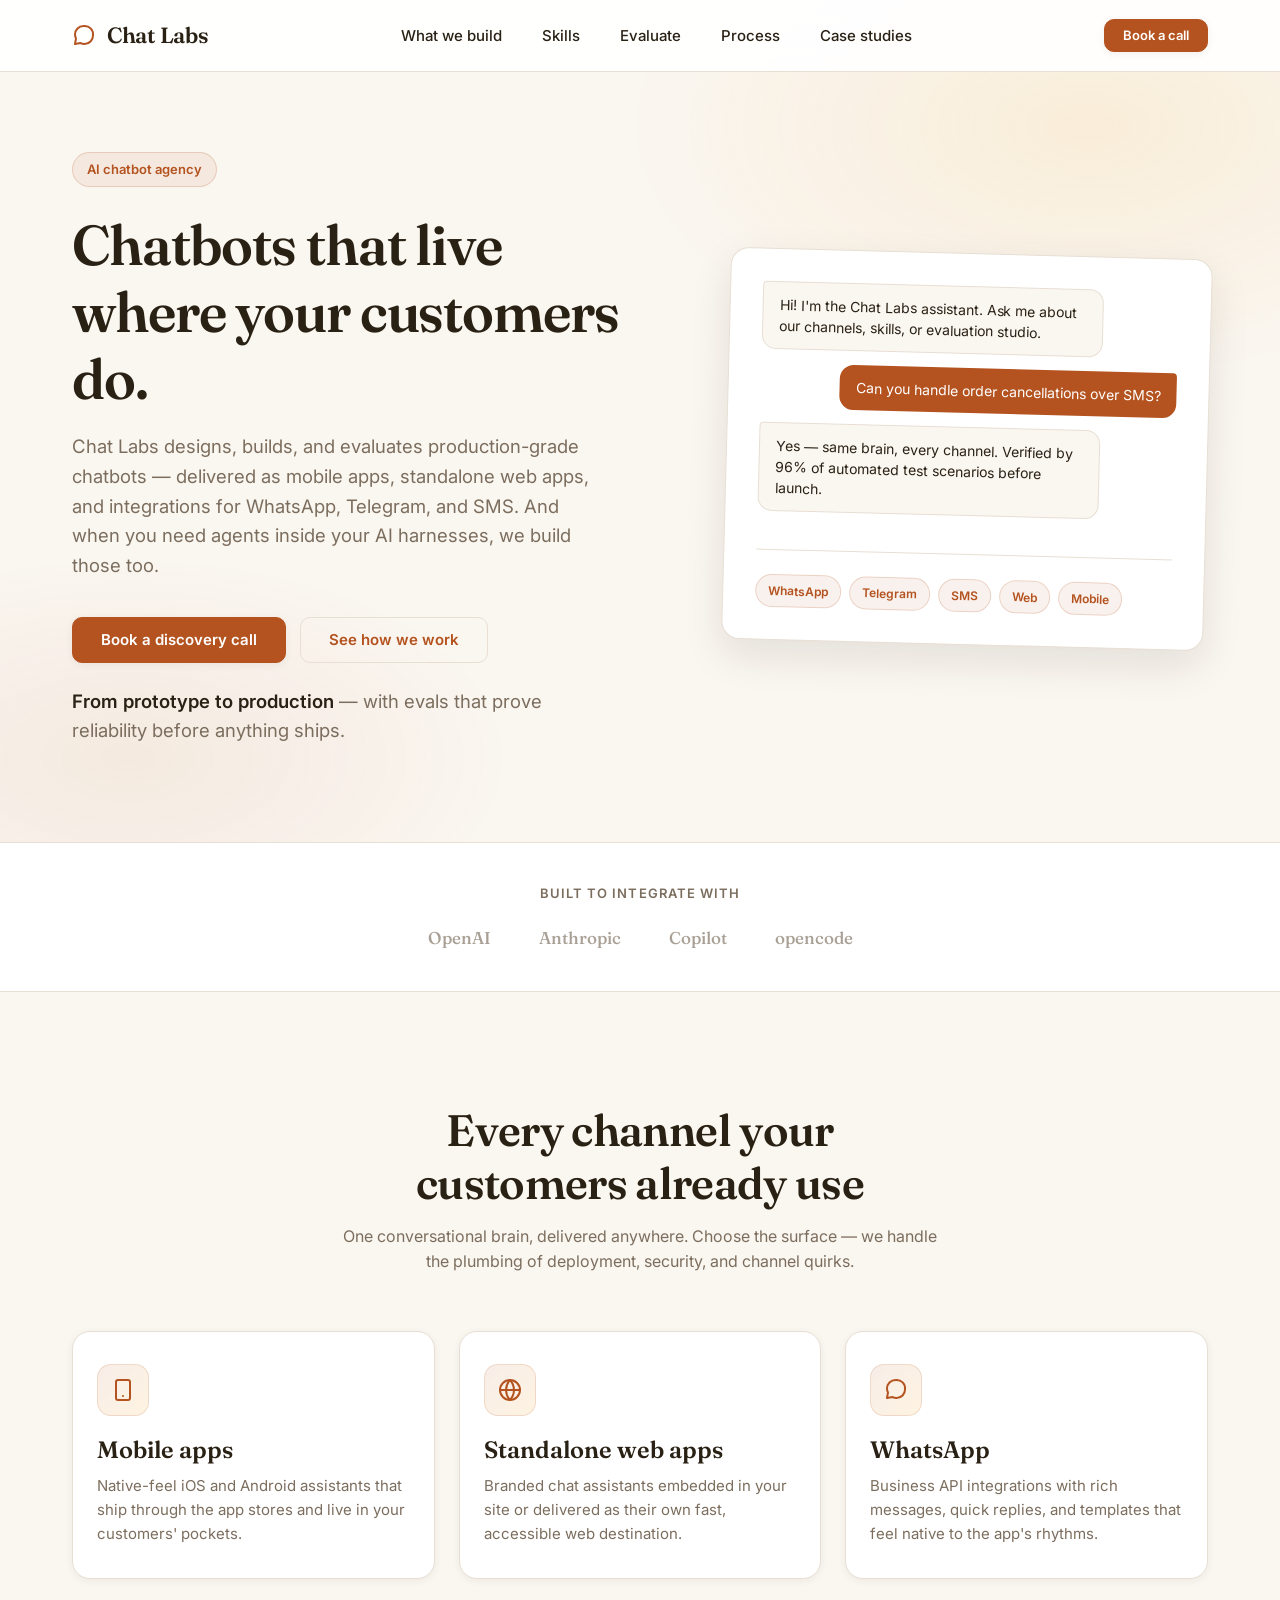
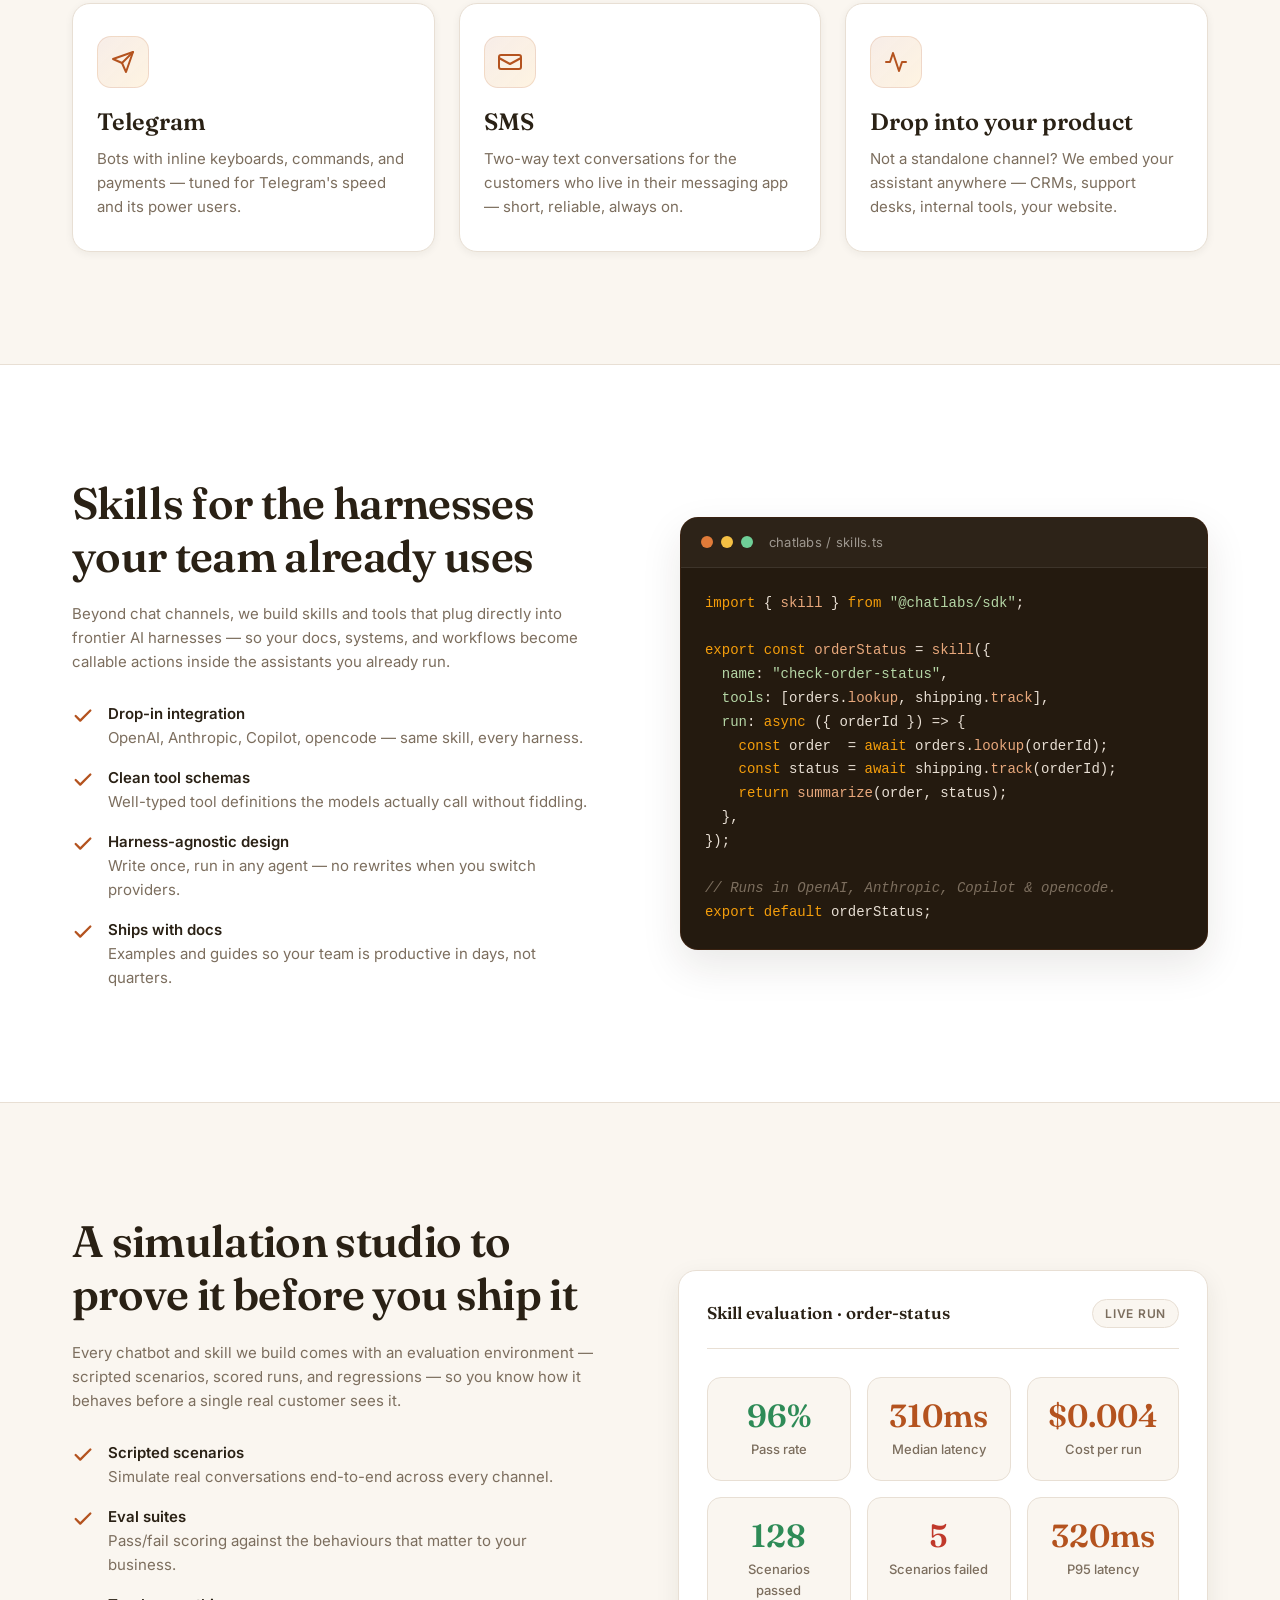
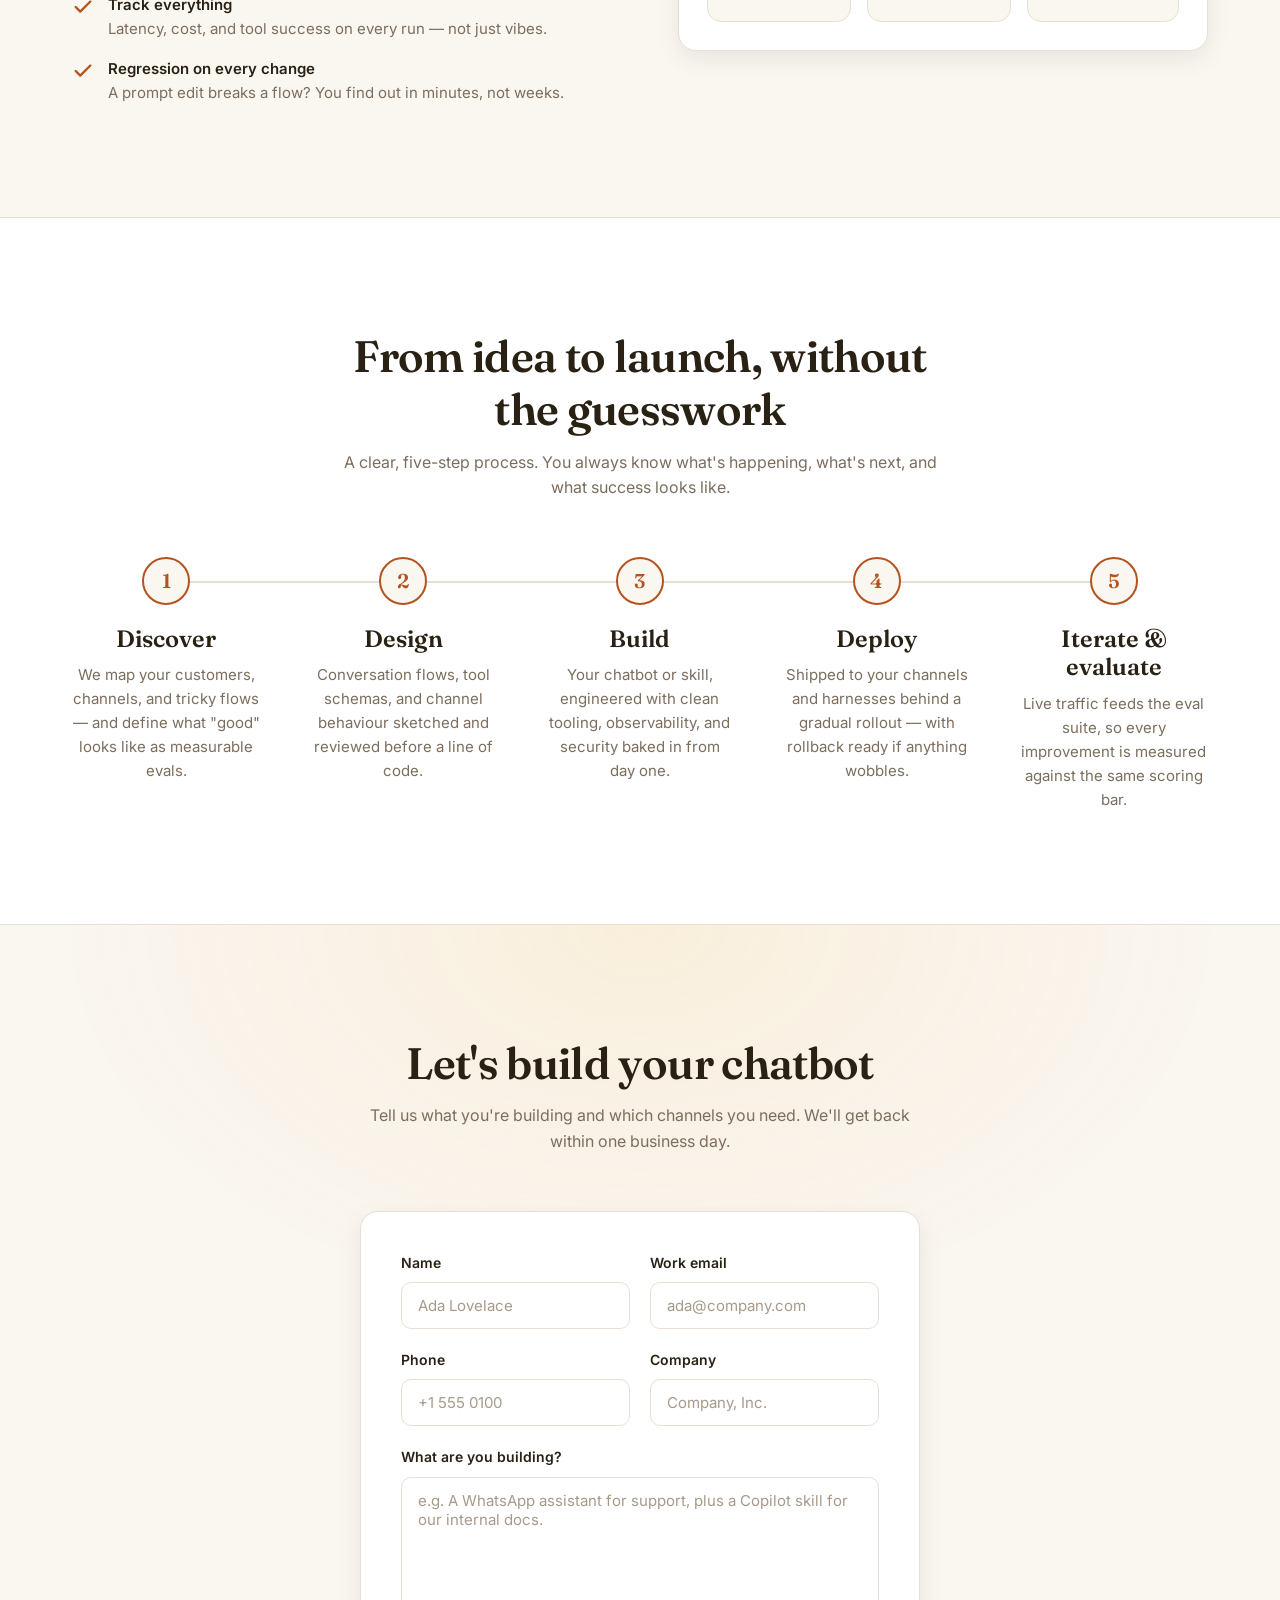
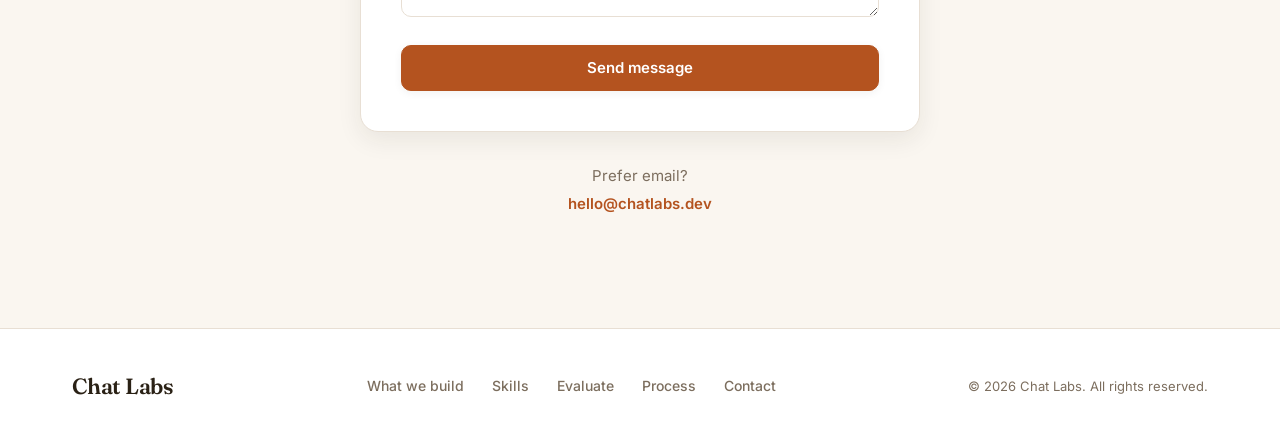
==== index.html @ 0155f947 "Initial commit: ChatLabs static site" ====
<!DOCTYPE html>
<html lang="en">
<head>
  <meta charset="UTF-8" />
  <meta name="viewport" content="width=device-width, initial-scale=1.0" />
  <title>Chat Labs — AI Chatbot Agency</title>
  <meta name="description" content="Chat Labs builds production-grade chatbots that live in your product, your messaging apps, and your AI harnesses — with the simulation tools to prove they work before you ship." />
  <link rel="stylesheet" href="css/styles.css" />
</head>
<body>

  <nav class="navbar">
    <div class="container">
      <a href="#top" class="logo">
        <svg width="24" height="24" viewBox="0 0 24 24" fill="none" stroke="#B4531F" stroke-width="2" stroke-linecap="round" stroke-linejoin="round" aria-hidden="true" style="vertical-align:-5px; margin-right:.375rem;">
          <path d="M21 11.5a8.38 8.38 0 0 1-8.5 8.5 8.5 8.5 0 0 1-3.9-.9L3 20l1-5.6a8.5 8.5 0 0 1-1-3.9A8.5 8.5 0 0 1 11.5 2 8.38 8.38 0 0 1 21 11.5z"/>
        </svg>
        Chat Labs
      </a>

      <ul class="nav-links">
        <li><a href="#channels">What we build</a></li>
        <li><a href="#skills">Skills</a></li>
        <li><a href="#simulation">Evaluate</a></li>
        <li><a href="#process">Process</a></li>
        <li><a href="case-studies.html">Case studies</a></li>
      </ul>

      <a href="#contact" class="btn btn-primary btn-sm nav-cta">Book a call</a>

      <button class="nav-toggle" type="button" aria-label="Toggle menu" aria-expanded="false">
        <span></span>
        <span></span>
        <span></span>
      </button>

      <div class="mobile-menu">
        <ul>
          <li><a href="#channels">What we build</a></li>
          <li><a href="#skills">Skills</a></li>
          <li><a href="#simulation">Evaluate</a></li>
          <li><a href="#process">Process</a></li>
          <li><a href="case-studies.html">Case studies</a></li>
          <li><a href="#contact">Contact</a></li>
        </ul>
        <a href="#contact" class="btn btn-primary">Book a call</a>
      </div>
    </div>
  </nav>

  <header id="top" class="hero">
    <div class="container">
      <div class="hero-content">
        <span class="hero-badge reveal">AI chatbot agency</span>
        <h1 class="reveal">Chatbots that live where your customers do.</h1>
        <p class="reveal">
          Chat Labs designs, builds, and evaluates production-grade chatbots — delivered as mobile
          apps, standalone web apps, and integrations for WhatsApp, Telegram, and SMS. And when you
          need agents inside your AI harnesses, we build those too.
        </p>
        <div class="hero-actions reveal">
          <a href="#contact" class="btn btn-primary">Book a discovery call</a>
          <a href="#process" class="btn btn-secondary">See how we work</a>
        </div>
        <p class="hero-note reveal"><strong>From prototype to production</strong> — with evals that prove reliability before anything ships.</p>
      </div>

      <div class="hero-visual reveal">
        <div class="hero-visual-card">
          <div class="chat-mock">
            <div class="chat-row bot">
              <div class="chat-bubble">Hi! I'm the Chat Labs assistant. Ask me about our channels, skills, or evaluation studio.</div>
            </div>
            <div class="chat-row user">
              <div class="chat-bubble">Can you handle order cancellations over SMS?</div>
            </div>
            <div class="chat-row bot">
              <div class="chat-bubble">Yes — same brain, every channel. Verified by 96% of automated test scenarios before launch.</div>
            </div>
            <div class="chat-meta">
              <span>WhatsApp</span>
              <span>Telegram</span>
              <span>SMS</span>
              <span>Web</span>
              <span>Mobile</span>
            </div>
          </div>
        </div>
      </div>
    </div>
  </header>

  <section class="trust-strip">
    <div class="container">
      <p>Built to integrate with</p>
      <div class="trust-logos">
        <span>OpenAI</span>
        <span>Anthropic</span>
        <span>Copilot</span>
        <span>opencode</span>
      </div>
    </div>
  </section>

  <section id="channels" class="section channels">
    <div class="container">
      <div class="section-header reveal">
        <h2>Every channel your customers already use</h2>
        <p>One conversational brain, delivered anywhere. Choose the surface — we handle the plumbing of deployment, security, and channel quirks.</p>
      </div>

      <div class="channels-grid">
        <div class="channel-card reveal">
          <div class="channel-icon">
            <svg width="24" height="24" viewBox="0 0 24 24" fill="none" stroke="currentColor" stroke-width="2" stroke-linecap="round" stroke-linejoin="round" aria-hidden="true">
              <rect x="5" y="2" width="14" height="20" rx="2" ry="2"/>
              <line x1="12" y1="18" x2="12.01" y2="18"/>
            </svg>
          </div>
          <h3>Mobile apps</h3>
          <p>Native-feel iOS and Android assistants that ship through the app stores and live in your customers' pockets.</p>
        </div>

        <div class="channel-card reveal">
          <div class="channel-icon">
            <svg width="24" height="24" viewBox="0 0 24 24" fill="none" stroke="currentColor" stroke-width="2" stroke-linecap="round" stroke-linejoin="round" aria-hidden="true">
              <circle cx="12" cy="12" r="10"/>
              <line x1="2" y1="12" x2="22" y2="12"/>
              <path d="M12 2a15.3 15.3 0 0 1 4 10 15.3 15.3 0 0 1-4 10 15.3 15.3 0 0 1-4-10 15.3 15.3 0 0 1 4-10z"/>
            </svg>
          </div>
          <h3>Standalone web apps</h3>
          <p>Branded chat assistants embedded in your site or delivered as their own fast, accessible web destination.</p>
        </div>

        <div class="channel-card reveal">
          <div class="channel-icon">
            <svg width="24" height="24" viewBox="0 0 24 24" fill="none" stroke="currentColor" stroke-width="2" stroke-linecap="round" stroke-linejoin="round" aria-hidden="true">
              <path d="M21 11.5a8.38 8.38 0 0 1-8.5 8.5 8.5 8.5 0 0 1-3.9-.9L3 20l1-5.6a8.5 8.5 0 0 1-1-3.9A8.5 8.5 0 0 1 11.5 2 8.38 8.38 0 0 1 21 11.5z"/>
            </svg>
          </div>
          <h3>WhatsApp</h3>
          <p>Business API integrations with rich messages, quick replies, and templates that feel native to the app's rhythms.</p>
        </div>

        <div class="channel-card reveal">
          <div class="channel-icon">
            <svg width="24" height="24" viewBox="0 0 24 24" fill="none" stroke="currentColor" stroke-width="2" stroke-linecap="round" stroke-linejoin="round" aria-hidden="true">
              <line x1="22" y1="2" x2="11" y2="13"/>
              <polygon points="22 2 15 22 11 13 2 9 22 2"/>
            </svg>
          </div>
          <h3>Telegram</h3>
          <p>Bots with inline keyboards, commands, and payments — tuned for Telegram's speed and its power users.</p>
        </div>

        <div class="channel-card reveal">
          <div class="channel-icon">
            <svg width="24" height="24" viewBox="0 0 24 24" fill="none" stroke="currentColor" stroke-width="2" stroke-linecap="round" stroke-linejoin="round" aria-hidden="true">
              <rect x="1" y="5" width="22" height="14" rx="2" ry="2"/>
              <path d="M1 8l11 6 11-6"/>
            </svg>
          </div>
          <h3>SMS</h3>
          <p>Two-way text conversations for the customers who live in their messaging app — short, reliable, always on.</p>
        </div>

        <div class="channel-card reveal">
          <div class="channel-icon">
            <svg width="24" height="24" viewBox="0 0 24 24" fill="none" stroke="currentColor" stroke-width="2" stroke-linecap="round" stroke-linejoin="round" aria-hidden="true">
              <path d="M22 12h-4l-3 9L9 3l-3 9H2"/>
            </svg>
          </div>
          <h3>Drop into your product</h3>
          <p>Not a standalone channel? We embed your assistant anywhere — CRMs, support desks, internal tools, your website.</p>
        </div>
      </div>
    </div>
  </section>

  <section id="skills" class="section skills">
    <div class="container">
      <div class="skills-copy reveal">
        <h2>Skills for the harnesses your team already uses</h2>
        <p>
          Beyond chat channels, we build skills and tools that plug directly into frontier AI harnesses —
          so your docs, systems, and workflows become callable actions inside the assistants you already run.
        </p>
        <ul class="skills-list">
          <li>
            <strong>Drop-in integration</strong>
            OpenAI, Anthropic, Copilot, opencode — same skill, every harness.
          </li>
          <li>
            <strong>Clean tool schemas</strong>
            Well-typed tool definitions the models actually call without fiddling.
          </li>
          <li>
            <strong>Harness-agnostic design</strong>
            Write once, run in any agent — no rewrites when you switch providers.
          </li>
          <li>
            <strong>Ships with docs</strong>
            Examples and guides so your team is productive in days, not quarters.
          </li>
        </ul>
      </div>

      <div class="code-visual reveal">
        <div class="code-bar">
          <span></span><span></span><span></span>
          <small>chatlabs / skills.ts</small>
        </div>
        <pre><code><span class="token-keyword">import</span> { <span class="token-fn">skill</span> } <span class="token-keyword">from</span> <span class="token-string">"@chatlabs/sdk"</span>;

<span class="token-keyword">export const</span> <span class="token-fn">orderStatus</span> = <span class="token-fn">skill</span>({
  <span class="token-string">name</span>: <span class="token-string">"check-order-status"</span>,
  <span class="token-string">tools</span>: [orders.<span class="token-fn">lookup</span>, shipping.<span class="token-fn">track</span>],
  <span class="token-string">run</span>: <span class="token-keyword">async</span> ({ orderId }) =&gt; {
    <span class="token-keyword">const</span> order  = <span class="token-keyword">await</span> orders.<span class="token-fn">lookup</span>(orderId);
    <span class="token-keyword">const</span> status = <span class="token-keyword">await</span> shipping.<span class="token-fn">track</span>(orderId);
    <span class="token-keyword">return</span> <span class="token-fn">summarize</span>(order, status);
  },
});

<span class="token-comment">// Runs in OpenAI, Anthropic, Copilot &amp; opencode.</span>
<span class="token-keyword">export default</span> orderStatus;</code></pre>
      </div>
    </div>
  </section>

  <section id="simulation" class="section simulation">
    <div class="container">
      <div class="simulation-copy reveal">
        <h2>A simulation studio to prove it before you ship it</h2>
        <p>
          Every chatbot and skill we build comes with an evaluation environment — scripted scenarios,
          scored runs, and regressions — so you know how it behaves before a single real customer sees it.
        </p>
        <ul class="simulation-list">
          <li>
            <strong>Scripted scenarios</strong>
            Simulate real conversations end-to-end across every channel.
          </li>
          <li>
            <strong>Eval suites</strong>
            Pass/fail scoring against the behaviours that matter to your business.
          </li>
          <li>
            <strong>Track everything</strong>
            Latency, cost, and tool success on every run — not just vibes.
          </li>
          <li>
            <strong>Regression on every change</strong>
            A prompt edit breaks a flow? You find out in minutes, not weeks.
          </li>
        </ul>
      </div>

      <div class="dashboard reveal">
        <div class="dashboard-header">
          <h4>Skill evaluation <span aria-hidden="true">· order-status</span></h4>
          <span class="dashboard-tag">live run</span>
        </div>
        <div class="dashboard-grid">
          <div class="metric-card metric-pass">
            <div class="metric-value">96%</div>
            <div class="metric-label">Pass rate</div>
          </div>
          <div class="metric-card metric-chart">
            <div class="metric-value">310ms</div>
            <div class="metric-label">Median latency</div>
          </div>
          <div class="metric-card metric-chart">
            <div class="metric-value">$0.004</div>
            <div class="metric-label">Cost per run</div>
          </div>
          <div class="metric-card metric-pass">
            <div class="metric-value">128</div>
            <div class="metric-label">Scenarios passed</div>
          </div>
          <div class="metric-card metric-fail">
            <div class="metric-value">5</div>
            <div class="metric-label">Scenarios failed</div>
          </div>
          <div class="metric-card metric-chart">
            <div class="metric-value">320ms</div>
            <div class="metric-label">P95 latency</div>
          </div>
        </div>
      </div>
    </div>
  </section>

  <section id="process" class="section process">
    <div class="container">
      <div class="section-header reveal">
        <h2>From idea to launch, without the guesswork</h2>
        <p>A clear, five-step process. You always know what's happening, what's next, and what success looks like.</p>
      </div>

      <div class="process-timeline">
        <div class="process-step reveal">
          <div class="step-number">1</div>
          <h3>Discover</h3>
          <p>We map your customers, channels, and tricky flows — and define what "good" looks like as measurable evals.</p>
        </div>
        <div class="process-step reveal">
          <div class="step-number">2</div>
          <h3>Design</h3>
          <p>Conversation flows, tool schemas, and channel behaviour sketched and reviewed before a line of code.</p>
        </div>
        <div class="process-step reveal">
          <div class="step-number">3</div>
          <h3>Build</h3>
          <p>Your chatbot or skill, engineered with clean tooling, observability, and security baked in from day one.</p>
        </div>
        <div class="process-step reveal">
          <div class="step-number">4</div>
          <h3>Deploy</h3>
          <p>Shipped to your channels and harnesses behind a gradual rollout — with rollback ready if anything wobbles.</p>
        </div>
        <div class="process-step reveal">
          <div class="step-number">5</div>
          <h3>Iterate &amp; evaluate</h3>
          <p>Live traffic feeds the eval suite, so every improvement is measured against the same scoring bar.</p>
        </div>
      </div>
    </div>
  </section>

  <section id="contact" class="section contact">
    <div class="container">
      <div class="contact-content">
        <div class="section-header reveal">
          <h2>Let's build your chatbot</h2>
          <p>Tell us what you're building and which channels you need. We'll get back within one business day.</p>
        </div>

        <form class="contact-form reveal" novalidate>
          <div class="form-row">
            <div class="form-group">
              <label for="name">Name</label>
              <input type="text" id="name" name="name" placeholder="Ada Lovelace" autocomplete="name" />
            </div>
            <div class="form-group">
              <label for="email">Work email</label>
              <input type="email" id="email" name="email" placeholder="ada@company.com" autocomplete="email" />
            </div>
          </div>
          <div class="form-row">
            <div class="form-group">
              <label for="phone">Phone</label>
              <input type="tel" id="phone" name="phone" placeholder="+1 555 0100" autocomplete="tel" />
            </div>
            <div class="form-group">
              <label for="company">Company</label>
              <input type="text" id="company" name="company" placeholder="Company, Inc." autocomplete="organization" />
            </div>
          </div>
          <div class="form-group">
            <label for="message">What are you building?</label>
            <textarea id="message" name="message" placeholder="e.g. A WhatsApp assistant for support, plus a Copilot skill for our internal docs."></textarea>
          </div>
          <button type="submit" class="btn btn-primary">Send message</button>
        </form>

        <div class="contact-email reveal">
          <p>Prefer email?</p>
          <a href="mailto:hello@chatlabs.dev">hello@chatlabs.dev</a>
        </div>
      </div>
    </div>
  </section>

  <footer class="footer">
    <div class="container">
      <a href="#top" class="logo">Chat Labs</a>
      <ul class="footer-links">
        <li><a href="#channels">What we build</a></li>
        <li><a href="#skills">Skills</a></li>
        <li><a href="#simulation">Evaluate</a></li>
        <li><a href="#process">Process</a></li>
        <li><a href="mailto:hello@chatlabs.dev">Contact</a></li>
      </ul>
      <p class="footer-copy">&copy; <span id="current-year"></span> Chat Labs. All rights reserved.</p>
    </div>
  </footer>

  <script src="js/main.js"></script>
</body>
</html>
---- css/styles.css ----
@import url('https://fonts.googleapis.com/css2?family=Fraunces:opsz,wght@9..144,400;9..144,500;9..144,600;9..144,700&family=Inter:wght@400;500;600;700&display=swap');

*, *::before, *::after {
  box-sizing: border-box;
  margin: 0;
  padding: 0;
}

:root {
  --bg: #FAF6F0;
  --surface: #FFFFFF;
  --text: #2A2115;
  --muted: #7C6E5E;
  --accent: #B4531F;
  --highlight: #F59E0B;
  --border: #E8DFD4;
  --shadow-sm: 0 2px 8px rgba(42, 33, 21, 0.06);
  --shadow-md: 0 8px 24px rgba(42, 33, 21, 0.08);
  --shadow-lg: 0 16px 40px rgba(42, 33, 21, 0.1);
  --radius-sm: 10px;
  --radius-md: 14px;
  --radius-lg: 18px;
  --header-height: 72px;
  --transition: 0.3s ease;
  --container-max: 1200px;
}

html {
  scroll-behavior: smooth;
  scroll-padding-top: calc(var(--header-height) + 16px);
  font-family: 'Inter', sans-serif;
  color: var(--text);
  background: var(--bg);
  line-height: 1.6;
  -webkit-font-smoothing: antialiased;
  -moz-osx-font-smoothing: grayscale;
}

body {
  min-height: 100vh;
  background: var(--bg);
  color: var(--text);
  font-size: clamp(0.9375rem, 0.5rem + 0.5vw, 1rem);
}

img {
  max-width: 100%;
  display: block;
}

a {
  color: var(--accent);
  text-decoration: none;
  transition: color var(--transition);
}

a:hover {
  color: var(--highlight);
}

button {
  font-family: inherit;
  font-size: inherit;
  cursor: pointer;
  background: none;
  border: none;
}

input, textarea {
  font-family: inherit;
  font-size: inherit;
  color: var(--text);
}

h1, h2, h3, h4 {
  font-family: 'Fraunces', serif;
  font-weight: 600;
  line-height: 1.2;
  color: var(--text);
}

h1 {
  font-size: clamp(2rem, 1.2rem + 3.2vw, 3.5rem);
  letter-spacing: -0.02em;
}

h2 {
  font-size: clamp(1.75rem, 1.1rem + 2.4vw, 2.75rem);
  letter-spacing: -0.015em;
}

h3 {
  font-size: clamp(1.125rem, 1rem + 0.6vw, 1.5rem);
}

p {
  color: var(--muted);
}

:focus {
  outline: none;
}

:focus-visible {
  outline: 3px solid var(--highlight);
  outline-offset: 3px;
  border-radius: 4px;
}

::selection {
  background: var(--highlight);
  color: var(--surface);
}

.container {
  max-width: var(--container-max);
  margin: 0 auto;
  padding: 0 1.25rem;
}

.section {
  padding: 5rem 0;
}

.section-header {
  max-width: 600px;
  margin: 0 auto 3.5rem;
  text-align: center;
}

.section-header h2 {
  margin-bottom: 0.875rem;
}

.section-header p {
  font-size: clamp(0.9375rem, 0.875rem + 0.2vw, 1rem);
}

.reveal {
  opacity: 0;
  transform: translateY(24px);
  transition: opacity 0.6s ease, transform 0.6s ease;
}

.reveal.visible {
  opacity: 1;
  transform: translateY(0);
}

.btn {
  display: inline-block;
  padding: 0.8125rem 1.75rem;
  border-radius: var(--radius-sm);
  font-weight: 600;
  font-size: 0.9375rem;
  line-height: 1.2;
  text-align: center;
  cursor: pointer;
  transition: transform var(--transition), box-shadow var(--transition), background-color var(--transition), border-color var(--transition), color var(--transition);
}

.btn:hover {
  transform: translateY(-2px);
}

.btn:active {
  transform: translateY(0);
}

.btn-primary {
  background: var(--accent);
  color: var(--surface);
  border: 1px solid var(--accent);
  box-shadow: var(--shadow-sm);
}

.btn-primary:hover {
  background: #963F15;
  border-color: #963F15;
  color: var(--surface);
  box-shadow: var(--shadow-md);
}

.btn-secondary {
  background: transparent;
  color: var(--accent);
  border: 1px solid var(--border);
}

.btn-secondary:hover {
  border-color: var(--accent);
  color: var(--accent);
}

.btn-sm {
  padding: 0.5rem 1.125rem;
  font-size: 0.8125rem;
}

.navbar {
  position: fixed;
  top: 0;
  left: 0;
  right: 0;
  z-index: 100;
  background: rgba(255, 255, 255, 0.92);
  backdrop-filter: blur(12px);
  -webkit-backdrop-filter: blur(12px);
  border-bottom: 1px solid var(--border);
  height: var(--header-height);
}

.navbar .container {
  display: flex;
  align-items: center;
  justify-content: space-between;
  height: 100%;
}

.logo {
  font-family: 'Fraunces', serif;
  font-weight: 600;
  font-size: 1.375rem;
  color: var(--text);
  letter-spacing: -0.01em;
}

.logo:hover {
  color: var(--accent);
}

.nav-links {
  display: none;
  list-style: none;
  gap: 2.5rem;
  align-items: center;
}

.nav-links a {
  font-size: 0.9375rem;
  font-weight: 500;
  color: var(--text);
}

.nav-links a:hover {
  color: var(--accent);
}

.nav-cta {
  display: none;
}

.nav-toggle {
  display: flex;
  flex-direction: column;
  justify-content: center;
  align-items: center;
  gap: 5px;
  width: 42px;
  height: 42px;
  border-radius: var(--radius-sm);
}

.nav-toggle span {
  display: block;
  width: 22px;
  height: 2px;
  background: var(--text);
  border-radius: 2px;
  transition: transform var(--transition), opacity var(--transition), background-color var(--transition);
}

.nav-toggle:hover span {
  background: var(--accent);
}

.nav-toggle.active span:nth-child(1) {
  transform: translateY(7px) rotate(45deg);
}

.nav-toggle.active span:nth-child(2) {
  opacity: 0;
}

.nav-toggle.active span:nth-child(3) {
  transform: translateY(-7px) rotate(-45deg);
}

.mobile-menu {
  display: none;
  position: fixed;
  top: var(--header-height);
  left: 0;
  right: 0;
  z-index: 99;
  background: var(--surface);
  border-bottom: 1px solid var(--border);
  box-shadow: var(--shadow-lg);
  padding: 1.5rem 1.25rem 2rem;
}

.nav-toggle.active + .mobile-menu,
.mobile-menu.open {
  display: block;
}

.mobile-menu ul {
  list-style: none;
  display: flex;
  flex-direction: column;
  gap: 0.25rem;
}

.mobile-menu a {
  display: block;
  padding: 0.875rem 0.75rem;
  font-size: 1.0625rem;
  font-weight: 500;
  color: var(--text);
  border-radius: var(--radius-sm);
}

.mobile-menu a:hover {
  background: var(--bg);
  color: var(--accent);
}

.mobile-menu .btn {
  width: 100%;
  margin-top: 1.5rem;
}

.hero {
  padding: calc(var(--header-height) + 3rem) 0 4rem;
  background:
    radial-gradient(ellipse 60% 50% at 85% 15%, rgba(245, 158, 11, 0.1), transparent 60%),
    radial-gradient(ellipse 50% 40% at 10% 90%, rgba(180, 83, 31, 0.08), transparent 60%),
    var(--bg);
}

.hero .container {
  display: flex;
  flex-direction: column;
  gap: 3rem;
}

.hero-content {
  max-width: 620px;
}

.hero-badge {
  display: inline-flex;
  align-items: center;
  gap: 0.5rem;
  padding: 0.375rem 0.875rem;
  margin-bottom: 1.5rem;
  font-size: 0.8125rem;
  font-weight: 600;
  color: var(--accent);
  background: rgba(180, 83, 31, 0.08);
  border: 1px solid rgba(180, 83, 31, 0.2);
  border-radius: 100px;
}

.hero h1 {
  margin-bottom: 1.25rem;
}

.hero p {
  font-size: clamp(1.0625rem, 1rem + 0.2vw, 1.1875rem);
  max-width: 520px;
}

.hero-actions {
  display: flex;
  flex-direction: column;
  gap: 0.875rem;
  margin-top: 2.25rem;
}

.hero-note {
  margin-top: 1.5rem;
  font-size: 0.8125rem;
}

.hero-note strong {
  color: var(--text);
  font-weight: 600;
}

.hero-visual {
  display: none;
}

.chat-mock {
  display: flex;
  flex-direction: column;
  gap: 0.875rem;
}

.chat-row {
  display: flex;
}

.chat-row.user {
  justify-content: flex-end;
}

.chat-bubble {
  max-width: 82%;
  padding: 0.75rem 1rem;
  border-radius: 14px;
  font-size: 0.875rem;
  line-height: 1.5;
}

.chat-row.bot .chat-bubble {
  background: var(--bg);
  border: 1px solid var(--border);
  border-top-left-radius: 4px;
}

.chat-row.user .chat-bubble {
  background: var(--accent);
  color: var(--surface);
  border-top-right-radius: 4px;
}

.chat-meta {
  display: flex;
  flex-wrap: wrap;
  gap: 0.5rem;
  margin-top: 1.5rem;
  padding-top: 1.5rem;
  border-top: 1px solid var(--border);
}

.chat-meta span {
  font-size: 0.75rem;
  font-weight: 600;
  padding: 0.375rem 0.75rem;
  border-radius: 100px;
  background: rgba(180, 83, 31, 0.08);
  border: 1px solid rgba(180, 83, 31, 0.2);
  color: var(--accent);
}

.nav-links a.active {
  color: var(--accent);
}

.form-group input.error,
.form-group textarea.error {
  border-color: #C0392B;
  box-shadow: 0 0 0 4px rgba(192, 57, 43, 0.1);
}

.error-msg {
  font-size: 0.8125rem;
  font-weight: 500;
  color: #C0392B;
}

.success-msg {
  background: var(--surface);
  border: 1px solid rgba(46, 139, 87, 0.35);
  border-radius: var(--radius-lg);
  padding: 2rem 1.5rem;
  text-align: center;
  font-weight: 600;
  color: #2E8B57;
  box-shadow: var(--shadow-md);
}

.trust-strip {
  padding: 2.5rem 0;
  border-top: 1px solid var(--border);
  border-bottom: 1px solid var(--border);
  background: var(--surface);
}

.trust-strip .container {
  display: flex;
  flex-direction: column;
  align-items: center;
  gap: 1.25rem;
}

.trust-strip p {
  font-size: 0.8125rem;
  font-weight: 600;
  letter-spacing: 0.08em;
  text-transform: uppercase;
  color: var(--muted);
}

.trust-logos {
  display: flex;
  flex-wrap: wrap;
  justify-content: center;
  align-items: center;
  gap: 0.75rem 2.25rem;
}

.trust-logos span {
  font-family: 'Fraunces', serif;
  font-size: 1.0625rem;
  font-weight: 500;
  color: var(--muted);
  opacity: 0.65;
  transition: opacity var(--transition), color var(--transition);
}

.trust-logos span:hover {
  opacity: 1;
  color: var(--accent);
}

.channels {
  background: var(--bg);
}

.channels-grid {
  display: grid;
  grid-template-columns: 1fr;
  gap: 1.25rem;
}

.channel-card {
  background: var(--surface);
  border: 1px solid var(--border);
  border-radius: var(--radius-lg);
  padding: 2rem 1.5rem;
  box-shadow: var(--shadow-sm);
  transition: transform var(--transition), box-shadow var(--transition), border-color var(--transition);
}

.channel-card:hover {
  transform: translateY(-6px);
  box-shadow: var(--shadow-lg);
  border-color: rgba(180, 83, 31, 0.25);
}

.channel-icon {
  display: flex;
  align-items: center;
  justify-content: center;
  width: 52px;
  height: 52px;
  margin-bottom: 1.25rem;
  border-radius: var(--radius-md);
  background: linear-gradient(135deg, rgba(180, 83, 31, 0.1), rgba(245, 158, 11, 0.12));
  border: 1px solid rgba(180, 83, 31, 0.15);
  color: var(--accent);
  font-size: 1.375rem;
}

.channel-card h3 {
  margin-bottom: 0.625rem;
}

.skills {
  background: var(--surface);
  border-top: 1px solid var(--border);
  border-bottom: 1px solid var(--border);
}

.skills .container {
  display: flex;
  flex-direction: column;
  gap: 3rem;
}

.skills-copy h2 {
  margin-bottom: 1.25rem;
}

.skills-copy > p {
  margin-bottom: 1.75rem;
}

.skills-list {
  list-style: none;
  display: flex;
  flex-direction: column;
  gap: 1rem;
}

.skills-list li {
  position: relative;
  padding-left: 2.25rem;
  color: var(--muted);
}

.skills-list li::before {
  content: '';
  position: absolute;
  left: 0;
  top: 0.2em;
  width: 1.375rem;
  height: 1.375rem;
  background: url("data:image/svg+xml,%3Csvg xmlns='http://www.w3.org/2000/svg' viewBox='0 0 24 24' fill='none' stroke='%23B4531F' stroke-width='2.5' stroke-linecap='round' stroke-linejoin='round'%3E%3Cpolyline points='20 6 9 17 4 12'/%3E%3C/svg%3E") no-repeat center center / contain;
}

.skills-list strong {
  display: block;
  color: var(--text);
  font-weight: 600;
}

.code-visual {
  background: #241A0F;
  border: 1px solid rgba(180, 83, 31, 0.15);
  border-radius: var(--radius-lg);
  box-shadow: var(--shadow-lg);
  overflow: hidden;
}

.code-bar {
  display: flex;
  align-items: center;
  gap: 0.5rem;
  padding: 0.875rem 1.25rem;
  background: rgba(255, 255, 255, 0.04);
  border-bottom: 1px solid rgba(255, 255, 255, 0.08);
}

.code-bar span {
  width: 12px;
  height: 12px;
  border-radius: 50%;
  background: #E07B39;
}

.code-bar span:nth-child(2) {
  background: #F5C044;
}

.code-bar span:nth-child(3) {
  background: #6FCF97;
}

.code-bar small {
  margin-left: 0.5rem;
  font-size: 0.8125rem;
  color: rgba(250, 246, 240, 0.55);
  letter-spacing: 0.02em;
}

.code-visual pre {
  padding: 1.5rem;
  overflow-x: auto;
  font-size: clamp(0.8125rem, 0.75rem + 0.2vw, 0.875rem);
  line-height: 1.7;
}

.code-visual code {
  font-family: 'SFMono-Regular', Consolas, 'Liberation Mono', Menlo, monospace;
  color: #E8DFD4;
}

.token-keyword {
  color: #F59E0B;
}

.token-string {
  color: #B5D6A6;
}

.token-fn {
  color: #E8A87C;
}

.token-comment {
  color: #7C6E5E;
  font-style: italic;
}

.simulation {
  background: var(--bg);
}

.simulation .container {
  display: flex;
  flex-direction: column;
  gap: 3rem;
}

.simulation-copy h2 {
  margin-bottom: 1.25rem;
}

.simulation-copy > p {
  margin-bottom: 1.75rem;
}

.simulation-list {
  list-style: none;
  display: flex;
  flex-direction: column;
  gap: 1rem;
}

.simulation-list li {
  position: relative;
  padding-left: 2.25rem;
  color: var(--muted);
}

.simulation-list li::before {
  content: '';
  position: absolute;
  left: 0;
  top: 0.2em;
  width: 1.375rem;
  height: 1.375rem;
  background: url("data:image/svg+xml,%3Csvg xmlns='http://www.w3.org/2000/svg' viewBox='0 0 24 24' fill='none' stroke='%23B4531F' stroke-width='2.5' stroke-linecap='round' stroke-linejoin='round'%3E%3Cpolyline points='20 6 9 17 4 12'/%3E%3C/svg%3E") no-repeat center center / contain;
}

.simulation-list strong {
  display: block;
  color: var(--text);
  font-weight: 600;
}

.dashboard {
  background: var(--surface);
  border: 1px solid var(--border);
  border-radius: var(--radius-lg);
  box-shadow: var(--shadow-md);
  padding: 1.75rem;
}

.dashboard-header {
  display: flex;
  align-items: center;
  justify-content: space-between;
  margin-bottom: 1.75rem;
  padding-bottom: 1.25rem;
  border-bottom: 1px solid var(--border);
}

.dashboard-header h4 {
  font-size: 1.0625rem;
}

.dashboard-tag {
  font-size: 0.75rem;
  font-weight: 600;
  letter-spacing: 0.06em;
  text-transform: uppercase;
  color: var(--muted);
  border: 1px solid var(--border);
  border-radius: 100px;
  padding: 0.25rem 0.75rem;
  background: var(--bg);
}

.dashboard-grid {
  display: grid;
  grid-template-columns: 1fr;
  gap: 1rem;
}

.metric-card {
  border: 1px solid var(--border);
  border-radius: var(--radius-md);
  padding: 1.25rem;
  background: var(--bg);
  text-align: center;
}

.metric-card .metric-value {
  font-family: 'Fraunces', serif;
  font-size: 2rem;
  font-weight: 600;
  line-height: 1.1;
  margin-bottom: 0.375rem;
}

.metric-card .metric-label {
  font-size: 0.8125rem;
  font-weight: 500;
  color: var(--muted);
}

.metric-pass .metric-value {
  color: #2E8B57;
}

.metric-fail .metric-value {
  color: #C0392B;
}

.metric-chart .metric-value {
  color: var(--accent);
}

.process {
  background: var(--surface);
  border-top: 1px solid var(--border);
  border-bottom: 1px solid var(--border);
}

.process-timeline {
  display: flex;
  flex-direction: column;
  gap: 2.5rem;
  counter-reset: step;
}

.process-step {
  position: relative;
  text-align: left;
  flex: 1;
}

.process-step .step-number {
  display: flex;
  align-items: center;
  justify-content: center;
  width: 3rem;
  height: 3rem;
  margin-bottom: 1.25rem;
  border-radius: 50%;
  background: var(--bg);
  border: 2px solid var(--accent);
  font-family: 'Fraunces', serif;
  font-size: 1.25rem;
  font-weight: 600;
  color: var(--accent);
}

.process-step h3 {
  margin-bottom: 0.625rem;
}

.contact {
  background:
    radial-gradient(ellipse 70% 60% at 50% 0%, rgba(245, 158, 11, 0.09), transparent 65%),
    var(--bg);
}

.contact-content {
  max-width: 560px;
  margin: 0 auto;
}

.contact-form {
  display: flex;
  flex-direction: column;
  gap: 1.25rem;
  background: var(--surface);
  border: 1px solid var(--border);
  border-radius: var(--radius-lg);
  box-shadow: var(--shadow-md);
  padding: 2rem 1.5rem;
}

.form-group {
  display: flex;
  flex-direction: column;
  gap: 0.5rem;
}

.form-group label {
  font-size: 0.875rem;
  font-weight: 600;
  color: var(--text);
}

.form-group input,
.form-group textarea {
  width: 100%;
  padding: 0.8125rem 1rem;
  border: 1px solid var(--border);
  border-radius: var(--radius-sm);
  background: var(--surface);
  font-size: 0.9375rem;
  transition: border-color var(--transition), box-shadow var(--transition), background-color var(--transition);
}

.form-group input::placeholder,
.form-group textarea::placeholder {
  color: #A89A8A;
}

.form-group input:hover,
.form-group textarea:hover {
  border-color: #D2C6B6;
}

.form-group input:focus,
.form-group textarea:focus {
  border-color: var(--accent);
  box-shadow: 0 0 0 4px rgba(180, 83, 31, 0.12);
  background: var(--surface);
}

.form-group textarea {
  min-height: 140px;
  resize: vertical;
}

.contact-form .btn {
  width: 100%;
  margin-top: 0.5rem;
}

.contact-email {
  margin-top: 2rem;
  text-align: center;
}

.contact-email p {
  margin-bottom: 0.25rem;
}

.contact-email a {
  font-weight: 600;
}

.case-hero {
  padding: calc(var(--header-height) + 3rem) 0 2.5rem;
  background:
    radial-gradient(ellipse 60% 50% at 80% 10%, rgba(245, 158, 11, 0.1), transparent 60%),
    var(--bg);
}

.case-hero .container {
  max-width: 720px;
  text-align: center;
}

.case-back {
  margin-bottom: 2rem;
  text-align: center;
}

.case-back a {
  font-size: 0.875rem;
  font-weight: 600;
}

.case-hero h1 {
  margin-bottom: 1rem;
}

.case-hero p {
  font-size: clamp(1.0625rem, 1rem + 0.2vw, 1.1875rem);
}

.cases {
  padding-top: 2.5rem;
}

.case-grid {
  display: grid;
  grid-template-columns: 1fr;
  gap: 1.5rem;
}

.case-card {
  display: flex;
  flex-direction: column;
  gap: 0.75rem;
  background: var(--surface);
  border: 1px solid var(--border);
  border-radius: var(--radius-lg);
  box-shadow: var(--shadow-sm);
  padding: 2rem 1.5rem;
  transition: transform var(--transition), box-shadow var(--transition), border-color var(--transition);
}

.case-card:hover {
  transform: translateY(-6px);
  box-shadow: var(--shadow-lg);
  border-color: rgba(180, 83, 31, 0.25);
}

.case-tag {
  align-self: flex-start;
  font-size: 0.75rem;
  font-weight: 600;
  letter-spacing: 0.06em;
  text-transform: uppercase;
  color: var(--accent);
  background: rgba(180, 83, 31, 0.08);
  border: 1px solid rgba(180, 83, 31, 0.2);
  border-radius: 100px;
  padding: 0.375rem 0.875rem;
}

.case-card h3 {
  margin: 0.5rem 0 0;
}

.case-result {
  font-weight: 600;
  color: var(--text);
}

.footer {
  background: var(--surface);
  border-top: 1px solid var(--border);
  padding: 2.5rem 0;
}

.footer .container {
  display: flex;
  flex-direction: column;
  align-items: center;
  gap: 1.5rem;
  text-align: center;
}

.footer-links {
  display: flex;
  flex-wrap: wrap;
  justify-content: center;
  gap: 0.5rem 1.75rem;
  list-style: none;
}

.footer-links a {
  font-size: 0.875rem;
  font-weight: 500;
  color: var(--muted);
}

.footer-links a:hover {
  color: var(--accent);
}

.footer-copy {
  font-size: 0.8125rem;
}

@media (min-width: 768px) {
  .container {
    padding: 0 2rem;
  }

  .section {
    padding: 6rem 0;
  }

  .nav-links {
    display: flex;
  }

  .nav-cta {
    display: inline-block;
  }

  .nav-toggle {
    display: none;
  }

  .mobile-menu {
    display: none;
  }

  .hero {
    padding: calc(var(--header-height) + 4rem) 0 5rem;
  }

  .hero-actions {
    flex-direction: row;
    align-items: center;
  }

  .trust-logos {
    gap: 0.75rem 3rem;
  }

  .channels-grid {
    grid-template-columns: 1fr 1fr;
    gap: 1.5rem;
  }

  .case-grid {
    grid-template-columns: 1fr 1fr;
    gap: 1.5rem;
  }

  .dashboard-grid {
    grid-template-columns: 1fr 1fr 1fr;
  }

  .contact-form {
    padding: 2.5rem;
  }

  .form-row {
    display: grid;
    grid-template-columns: 1fr 1fr;
    gap: 1.25rem;
  }

  .footer .container {
    flex-direction: row;
    justify-content: space-between;
    text-align: left;
  }

  .footer-copy {
    text-align: right;
  }
}

@media (min-width: 1024px) {
  .section {
    padding: 7rem 0;
  }

  .hero {
    padding: calc(var(--header-height) + 5rem) 0 6rem;
  }

  .hero .container {
    flex-direction: row;
    align-items: center;
    justify-content: space-between;
    gap: 4rem;
  }

  .hero-content {
    flex: 1 1 55%;
  }

  .hero-visual {
    display: block;
    flex: 1 1 45%;
  }

  .hero-visual-card {
    background: var(--surface);
    border: 1px solid var(--border);
    border-radius: var(--radius-lg);
    box-shadow: var(--shadow-lg);
    padding: 2rem;
    transform: rotate(1.5deg);
    transition: transform var(--transition), box-shadow var(--transition);
  }

  .hero-visual-card:hover {
    transform: rotate(0deg) translateY(-4px);
    box-shadow: 0 24px 56px rgba(42, 33, 21, 0.14);
  }

  .hero .hero-actions {
    margin-top: 2.25rem;
  }

  .channels-grid {
    grid-template-columns: repeat(3, 1fr);
  }

  .case-grid {
    grid-template-columns: repeat(3, 1fr);
    gap: 2rem;
  }

  .skills .container,
  .simulation .container {
    flex-direction: row;
    align-items: center;
    gap: 5rem;
  }

  .skills-copy,
  .simulation-copy {
    flex: 1 1 50%;
  }

  .code-visual,
  .dashboard {
    flex: 1 1 50%;
  }

  .process-timeline {
    flex-direction: row;
    gap: 3rem;
  }

  .process-step {
    text-align: center;
  }

  .process-step .step-number {
    margin: 0 auto 1.25rem;
  }
}

@media (min-width: 1280px) {
  .process-timeline {
    position: relative;
  }

  .process-timeline::before {
    content: '';
    position: absolute;
    top: 1.5rem;
    left: 10%;
    right: 10%;
    height: 2px;
    background: var(--border);
    z-index: 0;
  }

  .process-step .step-number {
    position: relative;
    z-index: 1;
  }
}

@media (prefers-reduced-motion: reduce) {
  html {
    scroll-behavior: auto;
  }

  *, *::before, *::after {
    animation-duration: 0.01ms !important;
    animation-iteration-count: 1 !important;
    transition-duration: 0.01ms !important;
    scroll-behavior: auto !important;
  }

  .reveal {
    opacity: 1;
    transform: none;
  }

  .btn:hover,
  .channel-card:hover,
  .hero-visual-card:hover {
    transform: none;
  }
}
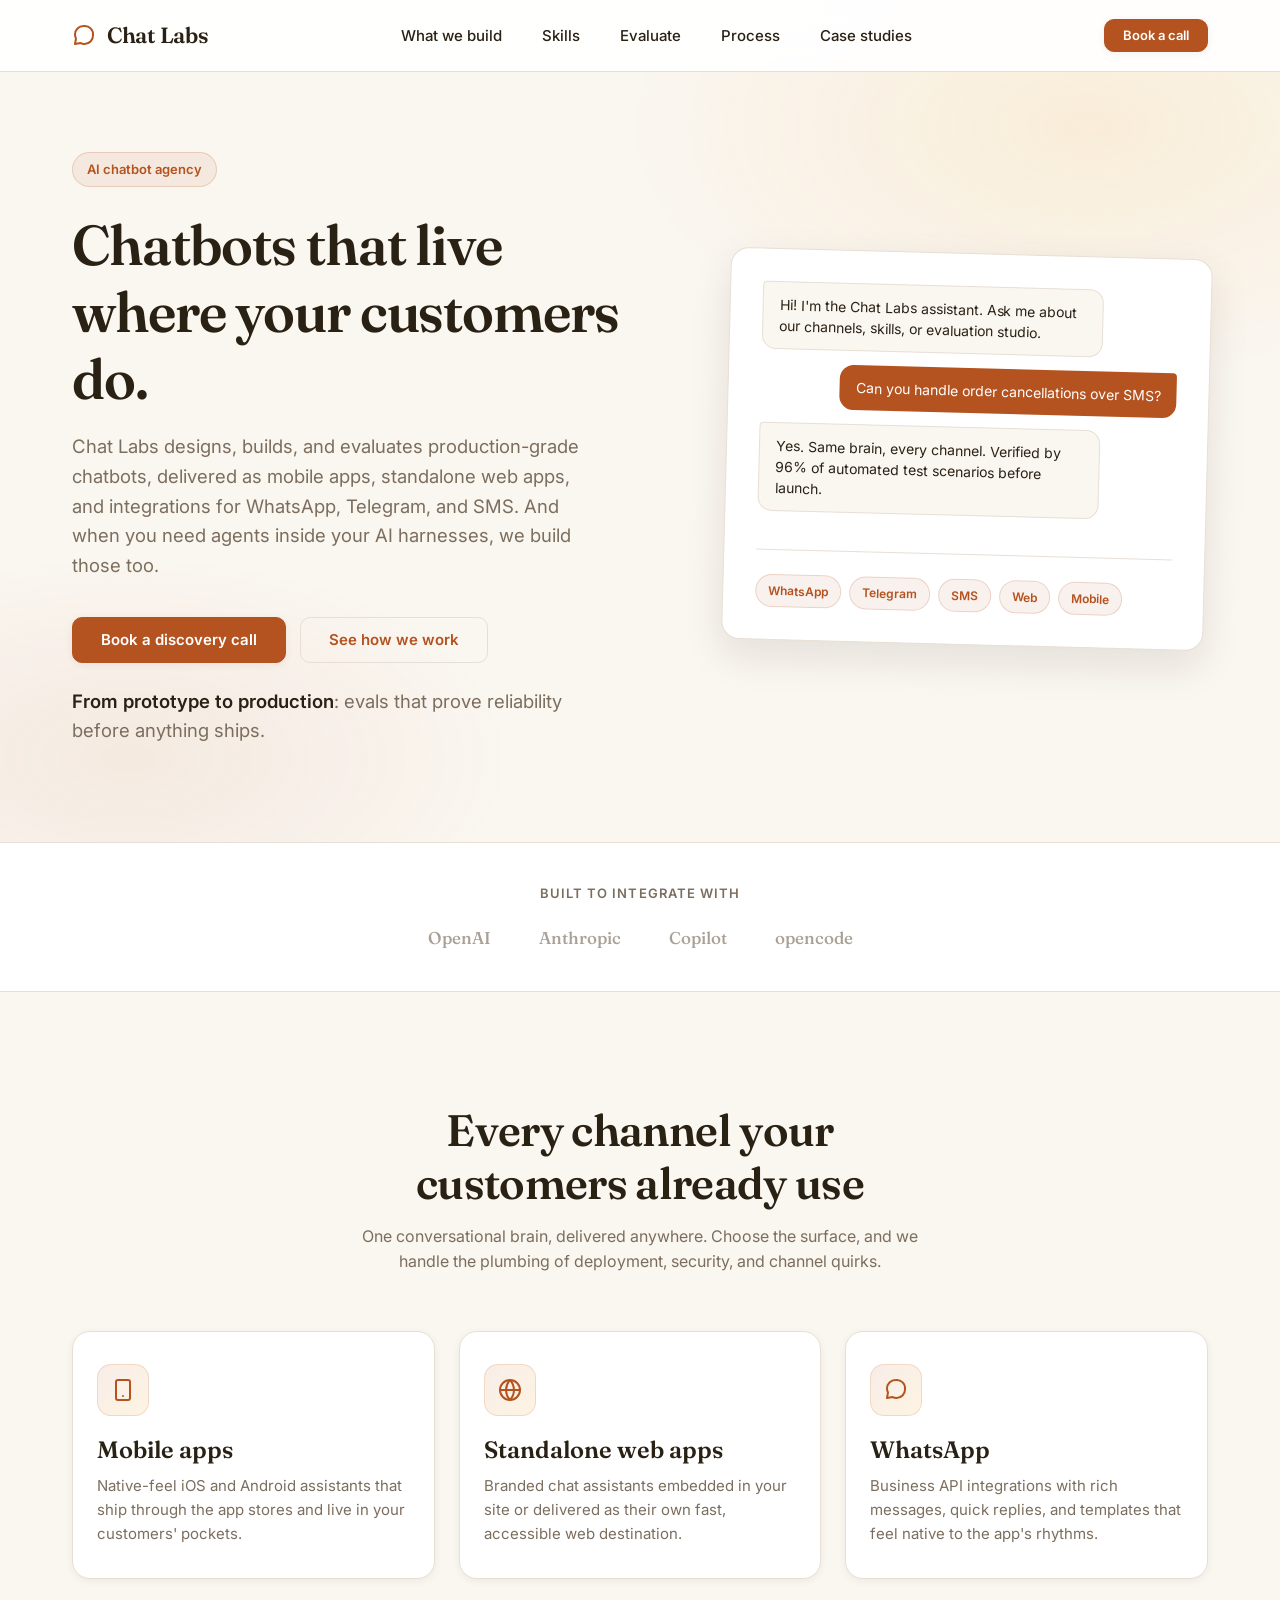
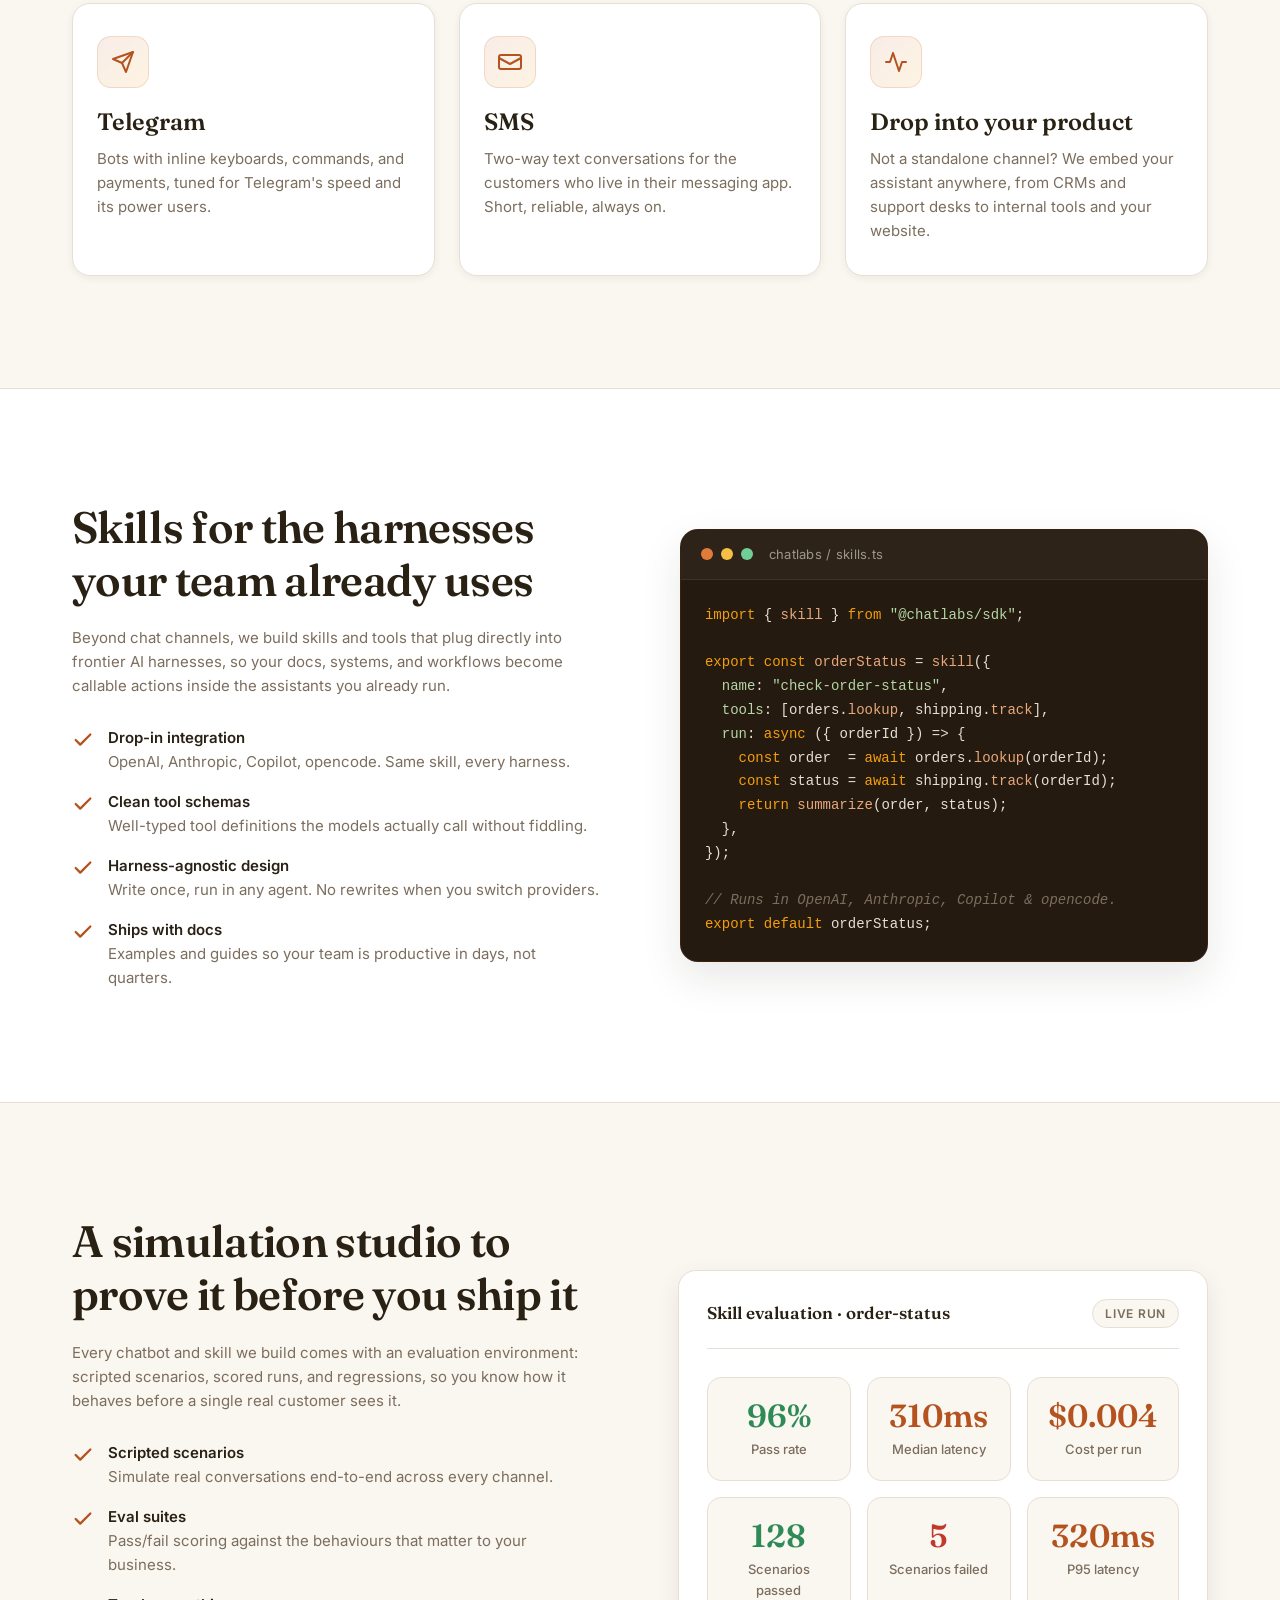
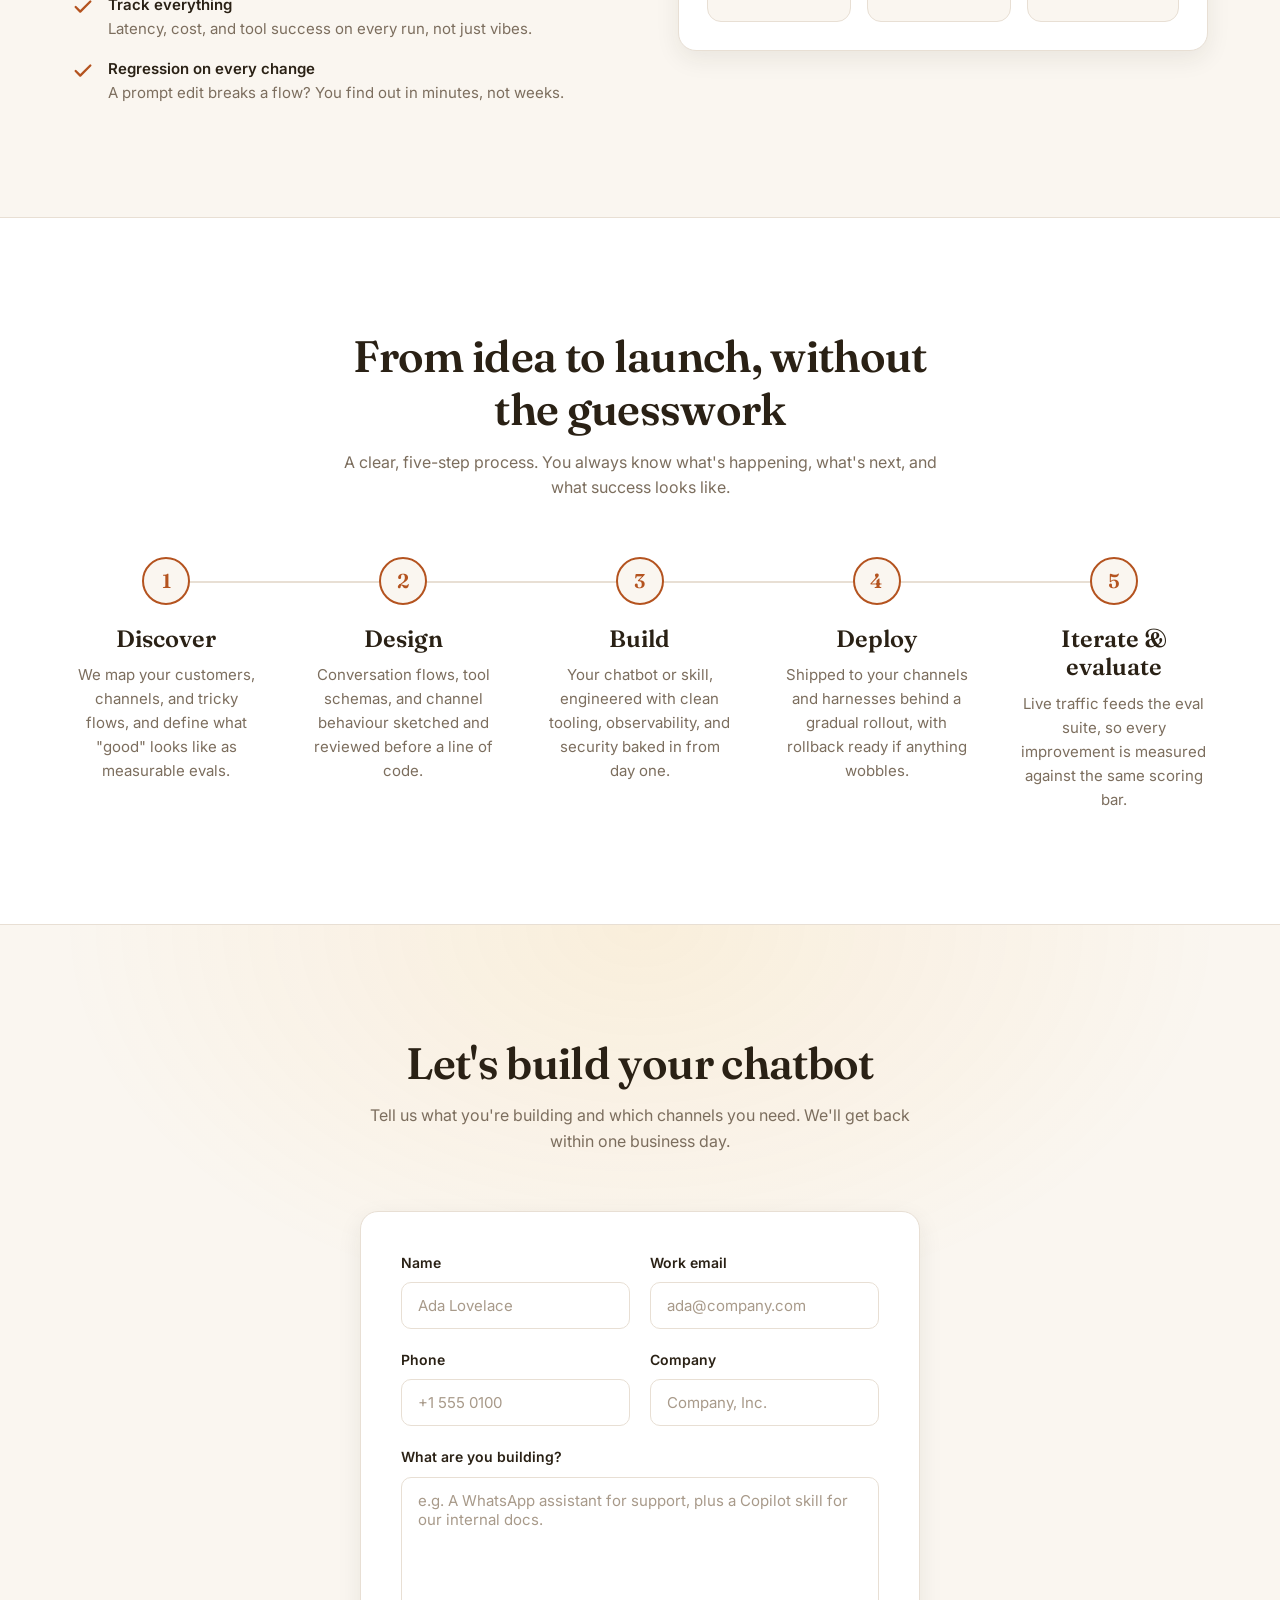
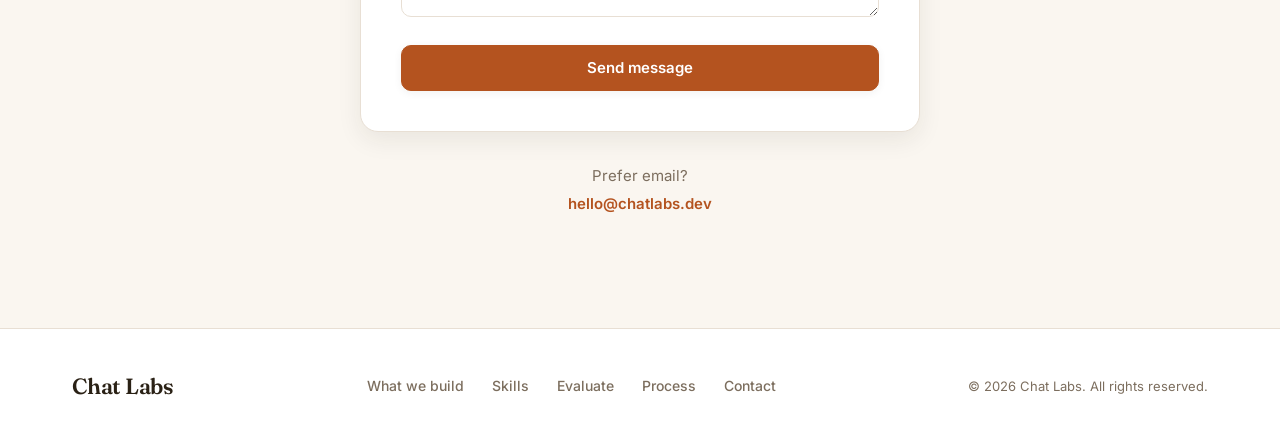
==== commit 09881993: "Remove em dashes from landing page copy" ====
--- a/index.html
+++ b/index.html
@@ -3,8 +3,8 @@
 <head>
   <meta charset="UTF-8" />
   <meta name="viewport" content="width=device-width, initial-scale=1.0" />
-  <title>Chat Labs — AI Chatbot Agency</title>
-  <meta name="description" content="Chat Labs builds production-grade chatbots that live in your product, your messaging apps, and your AI harnesses — with the simulation tools to prove they work before you ship." />
+  <title>Chat Labs | AI Chatbot Agency</title>
+  <meta name="description" content="Chat Labs builds production-grade chatbots that live in your product, your messaging apps, and your AI harnesses, with the simulation tools to prove they work before you ship." />
   <link rel="stylesheet" href="css/styles.css" />
 </head>
 <body>
@@ -54,7 +54,7 @@
         <span class="hero-badge reveal">AI chatbot agency</span>
         <h1 class="reveal">Chatbots that live where your customers do.</h1>
         <p class="reveal">
-          Chat Labs designs, builds, and evaluates production-grade chatbots — delivered as mobile
+          Chat Labs designs, builds, and evaluates production-grade chatbots, delivered as mobile
           apps, standalone web apps, and integrations for WhatsApp, Telegram, and SMS. And when you
           need agents inside your AI harnesses, we build those too.
         </p>
@@ -62,7 +62,7 @@
           <a href="#contact" class="btn btn-primary">Book a discovery call</a>
           <a href="#process" class="btn btn-secondary">See how we work</a>
         </div>
-        <p class="hero-note reveal"><strong>From prototype to production</strong> — with evals that prove reliability before anything ships.</p>
+        <p class="hero-note reveal"><strong>From prototype to production</strong>: evals that prove reliability before anything ships.</p>
       </div>
 
       <div class="hero-visual reveal">
@@ -75,7 +75,7 @@
               <div class="chat-bubble">Can you handle order cancellations over SMS?</div>
             </div>
             <div class="chat-row bot">
-              <div class="chat-bubble">Yes — same brain, every channel. Verified by 96% of automated test scenarios before launch.</div>
+              <div class="chat-bubble">Yes. Same brain, every channel. Verified by 96% of automated test scenarios before launch.</div>
             </div>
             <div class="chat-meta">
               <span>WhatsApp</span>
@@ -106,7 +106,7 @@
     <div class="container">
       <div class="section-header reveal">
         <h2>Every channel your customers already use</h2>
-        <p>One conversational brain, delivered anywhere. Choose the surface — we handle the plumbing of deployment, security, and channel quirks.</p>
+        <p>One conversational brain, delivered anywhere. Choose the surface, and we handle the plumbing of deployment, security, and channel quirks.</p>
       </div>
 
       <div class="channels-grid">
@@ -151,7 +151,7 @@
             </svg>
           </div>
           <h3>Telegram</h3>
-          <p>Bots with inline keyboards, commands, and payments — tuned for Telegram's speed and its power users.</p>
+          <p>Bots with inline keyboards, commands, and payments, tuned for Telegram's speed and its power users.</p>
         </div>
 
         <div class="channel-card reveal">
@@ -162,7 +162,7 @@
             </svg>
           </div>
           <h3>SMS</h3>
-          <p>Two-way text conversations for the customers who live in their messaging app — short, reliable, always on.</p>
+          <p>Two-way text conversations for the customers who live in their messaging app. Short, reliable, always on.</p>
         </div>
 
         <div class="channel-card reveal">
@@ -172,7 +172,7 @@
             </svg>
           </div>
           <h3>Drop into your product</h3>
-          <p>Not a standalone channel? We embed your assistant anywhere — CRMs, support desks, internal tools, your website.</p>
+          <p>Not a standalone channel? We embed your assistant anywhere, from CRMs and support desks to internal tools and your website.</p>
         </div>
       </div>
     </div>
@@ -183,13 +183,13 @@
       <div class="skills-copy reveal">
         <h2>Skills for the harnesses your team already uses</h2>
         <p>
-          Beyond chat channels, we build skills and tools that plug directly into frontier AI harnesses —
+          Beyond chat channels, we build skills and tools that plug directly into frontier AI harnesses,
           so your docs, systems, and workflows become callable actions inside the assistants you already run.
         </p>
         <ul class="skills-list">
           <li>
             <strong>Drop-in integration</strong>
-            OpenAI, Anthropic, Copilot, opencode — same skill, every harness.
+            OpenAI, Anthropic, Copilot, opencode. Same skill, every harness.
           </li>
           <li>
             <strong>Clean tool schemas</strong>
@@ -197,7 +197,7 @@
           </li>
           <li>
             <strong>Harness-agnostic design</strong>
-            Write once, run in any agent — no rewrites when you switch providers.
+            Write once, run in any agent. No rewrites when you switch providers.
           </li>
           <li>
             <strong>Ships with docs</strong>
@@ -234,8 +234,8 @@
       <div class="simulation-copy reveal">
         <h2>A simulation studio to prove it before you ship it</h2>
         <p>
-          Every chatbot and skill we build comes with an evaluation environment — scripted scenarios,
-          scored runs, and regressions — so you know how it behaves before a single real customer sees it.
+          Every chatbot and skill we build comes with an evaluation environment: scripted scenarios,
+          scored runs, and regressions, so you know how it behaves before a single real customer sees it.
         </p>
         <ul class="simulation-list">
           <li>
@@ -248,7 +248,7 @@
           </li>
           <li>
             <strong>Track everything</strong>
-            Latency, cost, and tool success on every run — not just vibes.
+            Latency, cost, and tool success on every run, not just vibes.
           </li>
           <li>
             <strong>Regression on every change</strong>
@@ -303,7 +303,7 @@
         <div class="process-step reveal">
           <div class="step-number">1</div>
           <h3>Discover</h3>
-          <p>We map your customers, channels, and tricky flows — and define what "good" looks like as measurable evals.</p>
+          <p>We map your customers, channels, and tricky flows, and define what "good" looks like as measurable evals.</p>
         </div>
         <div class="process-step reveal">
           <div class="step-number">2</div>
@@ -318,7 +318,7 @@
         <div class="process-step reveal">
           <div class="step-number">4</div>
           <h3>Deploy</h3>
-          <p>Shipped to your channels and harnesses behind a gradual rollout — with rollback ready if anything wobbles.</p>
+          <p>Shipped to your channels and harnesses behind a gradual rollout, with rollback ready if anything wobbles.</p>
         </div>
         <div class="process-step reveal">
           <div class="step-number">5</div>
--- a/css/styles.css
+++ b/css/styles.css
@@ -921,7 +921,7 @@
 }
 
 .case-hero {
-  padding: calc(var(--header-height) + 3rem) 0 2.5rem;
+  padding: calc(var(--header-height) + 3rem) 0 1.25rem;
   background:
     radial-gradient(ellipse 60% 50% at 80% 10%, rgba(245, 158, 11, 0.1), transparent 60%),
     var(--bg);
@@ -951,13 +951,19 @@
 }
 
 .cases {
-  padding-top: 2.5rem;
+  padding-top: 0.75rem;
 }
 
 .case-grid {
-  display: grid;
-  grid-template-columns: 1fr;
+  display: flex;
+  justify-content: center;
   gap: 1.5rem;
+  width: 100%;
+}
+
+.case-grid .case-card {
+  width: 100%;
+  max-width: 720px;
 }
 
 .case-card {
@@ -1237,4 +1243,108 @@
   .hero-visual-card:hover {
     transform: none;
   }
+}
+
+.case-article {
+  max-width: 720px;
+  margin: 0 auto;
+}
+
+.case-article h2 {
+  margin: 2.5rem 0 1rem;
+}
+
+.case-article h2:first-child {
+  margin-top: 0;
+}
+
+.case-article p {
+  margin-bottom: 1rem;
+}
+
+.case-article ul {
+  list-style: none;
+  display: flex;
+  flex-direction: column;
+  gap: 0.75rem;
+  margin-bottom: 1.5rem;
+}
+
+.case-article ul li {
+  position: relative;
+  padding-left: 2rem;
+  color: var(--muted);
+}
+
+.case-article ul li::before {
+  content: '';
+  position: absolute;
+  left: 0;
+  top: 0.2em;
+  width: 1.375rem;
+  height: 1.375rem;
+  background: url("data:image/svg+xml,%3Csvg xmlns='http://www.w3.org/2000/svg' viewBox='0 0 24 24' fill='none' stroke='%23B4531F' stroke-width='2.5' stroke-linecap='round' stroke-linejoin='round'%3E%3Cpolyline points='20 6 9 17 4 12'/%3E%3C/svg%3E") no-repeat center center / contain;
+}
+
+.case-ctas {
+  display: flex;
+  flex-direction: column;
+  gap: 0.875rem;
+  margin: 3rem auto 0;
+  padding-top: 2rem;
+  border-top: 1px solid var(--border);
+  align-items: center;
+  max-width: 720px;
+}
+
+.case-status {
+  display: inline-flex;
+  align-items: center;
+  gap: 0.5rem;
+  font-size: 0.8125rem;
+  font-weight: 600;
+  letter-spacing: 0.06em;
+  text-transform: uppercase;
+  color: var(--accent);
+  background: rgba(180, 83, 31, 0.08);
+  border: 1px solid rgba(180, 83, 31, 0.2);
+  border-radius: 100px;
+  padding: 0.375rem 0.875rem;
+  margin-bottom: 1.25rem;
+}
+
+.case-link {
+  display: flex;
+  flex-direction: column;
+  gap: 0.75rem;
+  color: inherit;
+}
+
+.case-link:hover {
+  color: inherit;
+}
+
+.case-link h3 {
+  margin: 0.5rem 0 0;
+  color: var(--text);
+}
+
+.case-link:hover h3 {
+  color: var(--accent);
+}
+
+.case-more {
+  font-size: 0.875rem;
+  font-weight: 600;
+  color: var(--accent);
+  margin-top: 0.25rem;
+}
+
+@media (min-width: 768px) {
+  .case-ctas {
+    flex-direction: row;
+    align-items: center;
+    justify-content: center;
+    flex-wrap: wrap;
+  }
 }
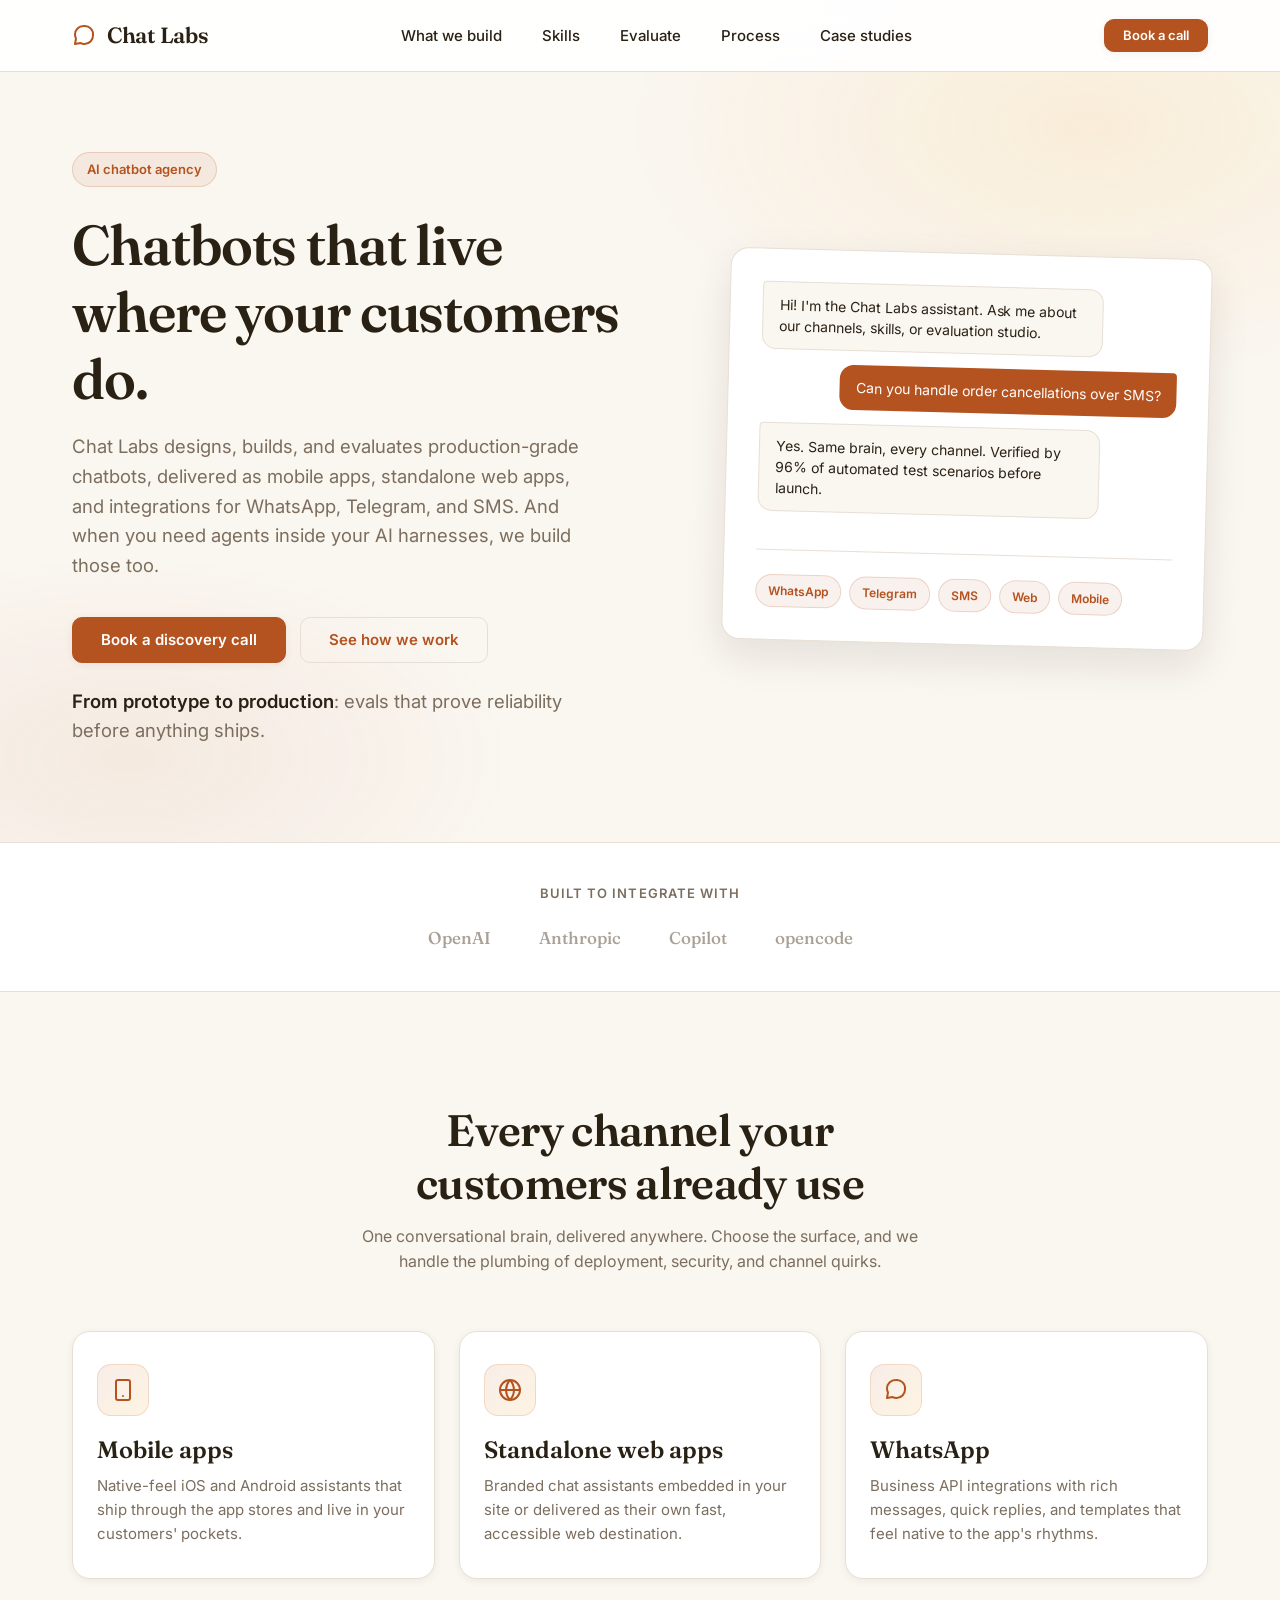
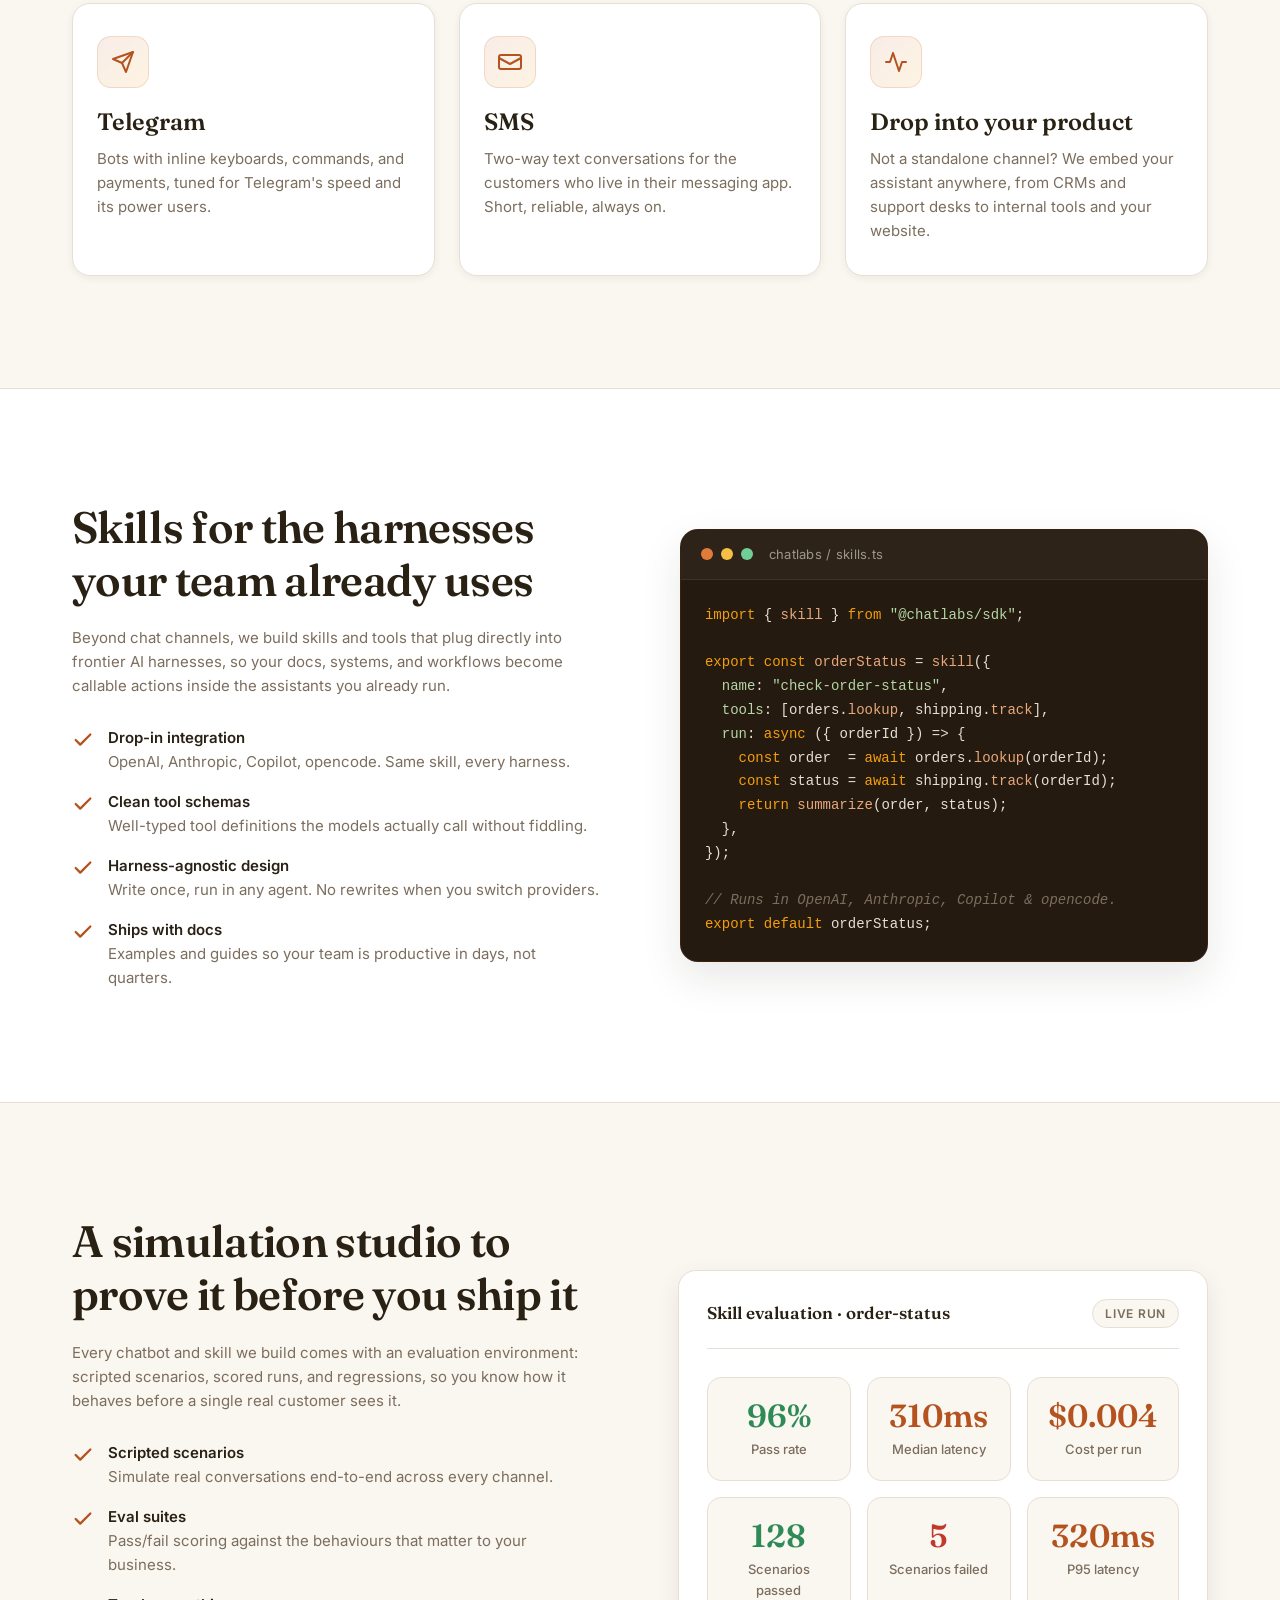
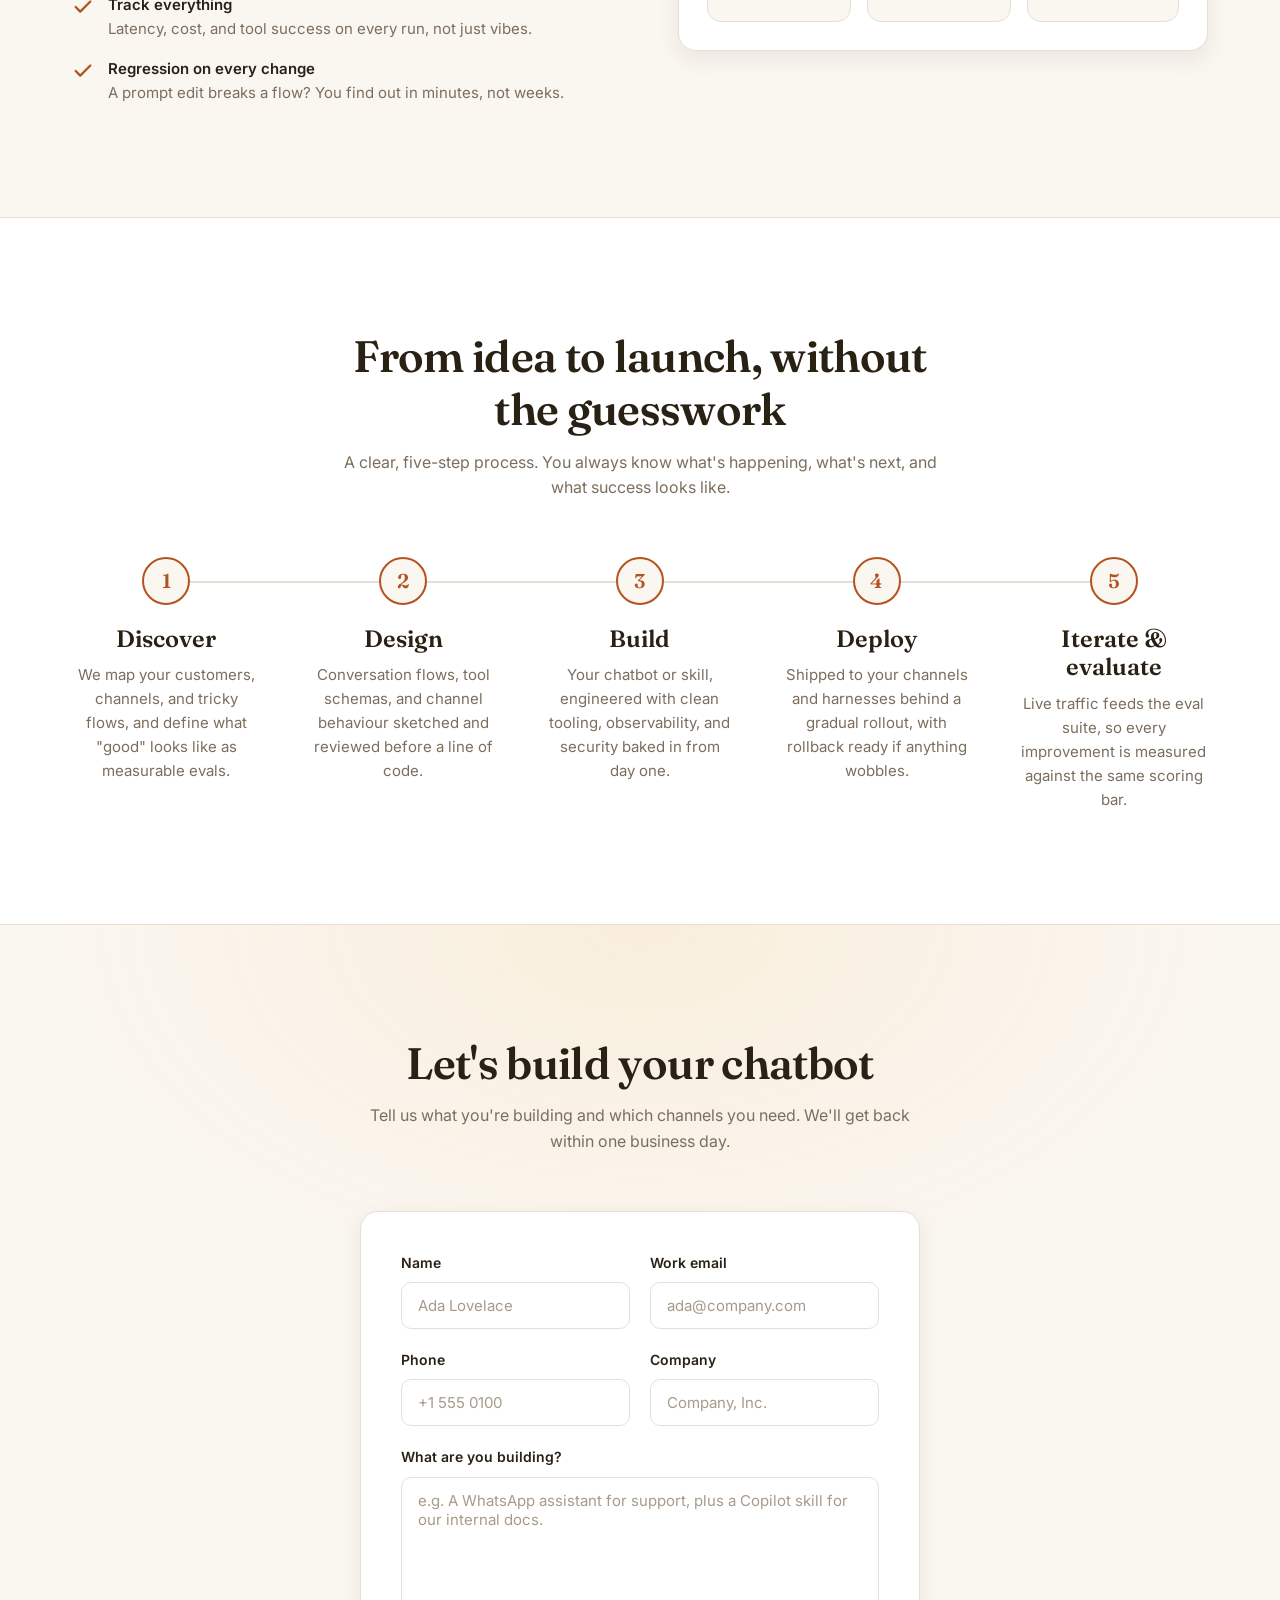
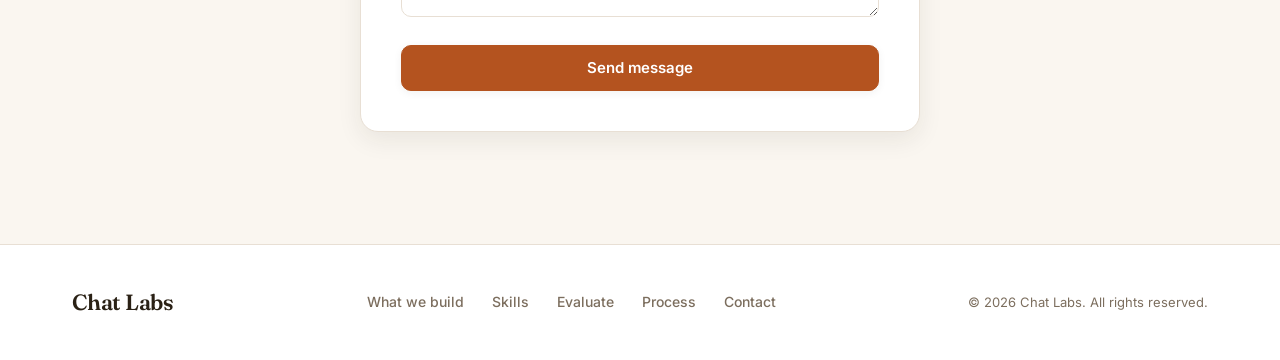
==== commit 2a7461ab: "Remove Prefer email block from contact section" ====
--- a/index.html
+++ b/index.html
@@ -337,7 +337,11 @@
           <p>Tell us what you're building and which channels you need. We'll get back within one business day.</p>
         </div>
 
-        <form class="contact-form reveal" novalidate>
+        <form class="contact-form reveal" action="https://api.web3forms.com/submit" method="POST" novalidate>
+          <input type="hidden" name="access_key" value="d4eaf735-8a8e-40a6-8c89-3a3f140a51b0" />
+          <input type="hidden" name="subject" value="New Chat Labs Inquiry" />
+          <input type="hidden" name="from_name" value="Chat Labs website" />
+          <input type="checkbox" name="botcheck" class="botcheck" style="display: none;" tabindex="-1" autocomplete="off" aria-hidden="true" />
           <div class="form-row">
             <div class="form-group">
               <label for="name">Name</label>
@@ -364,11 +368,6 @@
           </div>
           <button type="submit" class="btn btn-primary">Send message</button>
         </form>
-
-        <div class="contact-email reveal">
-          <p>Prefer email?</p>
-          <a href="mailto:hello@chatlabs.dev">hello@chatlabs.dev</a>
-        </div>
       </div>
     </div>
   </section>
--- a/css/styles.css
+++ b/css/styles.css
@@ -461,6 +461,16 @@
   color: #C0392B;
 }
 
+.form-status {
+  font-size: 0.875rem;
+  font-weight: 500;
+  text-align: center;
+}
+
+.form-status.error {
+  color: #C0392B;
+}
+
 .success-msg {
   background: var(--surface);
   border: 1px solid rgba(46, 139, 87, 0.35);
@@ -907,19 +917,6 @@
   margin-top: 0.5rem;
 }
 
-.contact-email {
-  margin-top: 2rem;
-  text-align: center;
-}
-
-.contact-email p {
-  margin-bottom: 0.25rem;
-}
-
-.contact-email a {
-  font-weight: 600;
-}
-
 .case-hero {
   padding: calc(var(--header-height) + 3rem) 0 1.25rem;
   background:
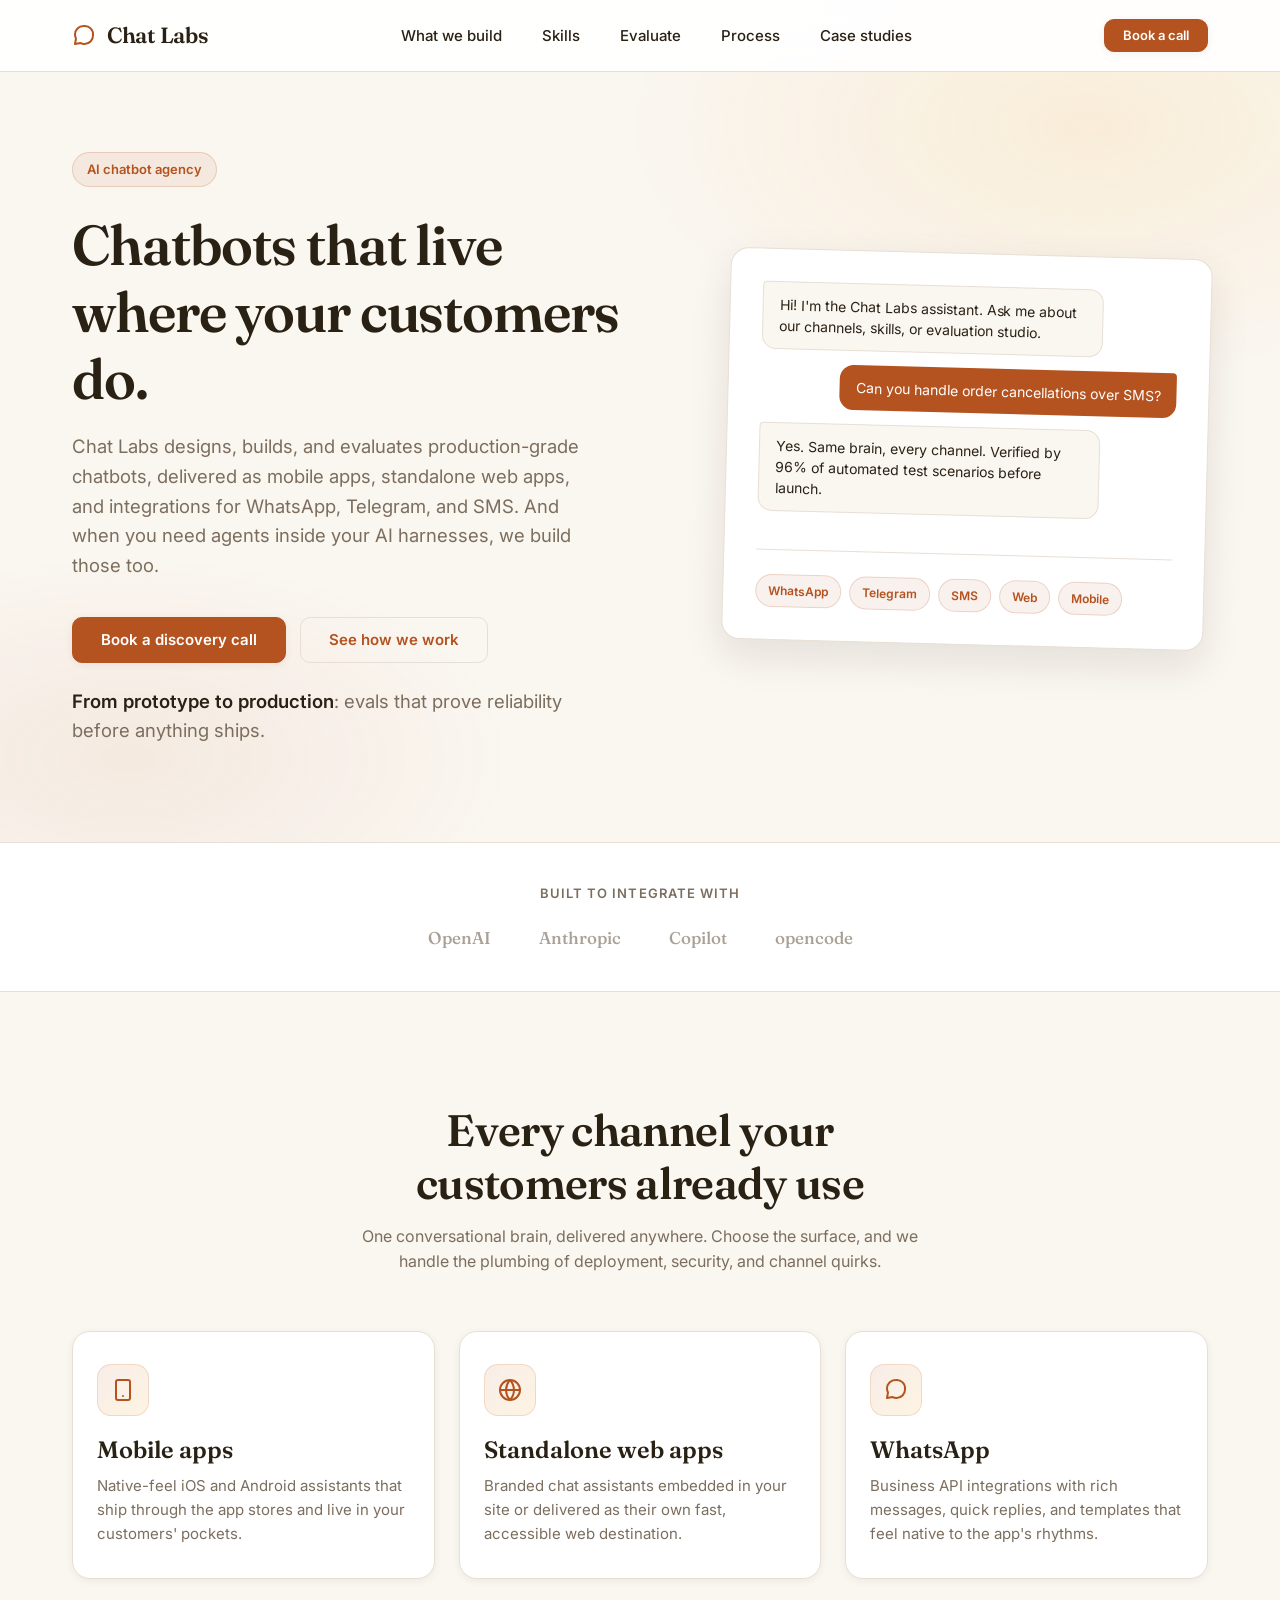
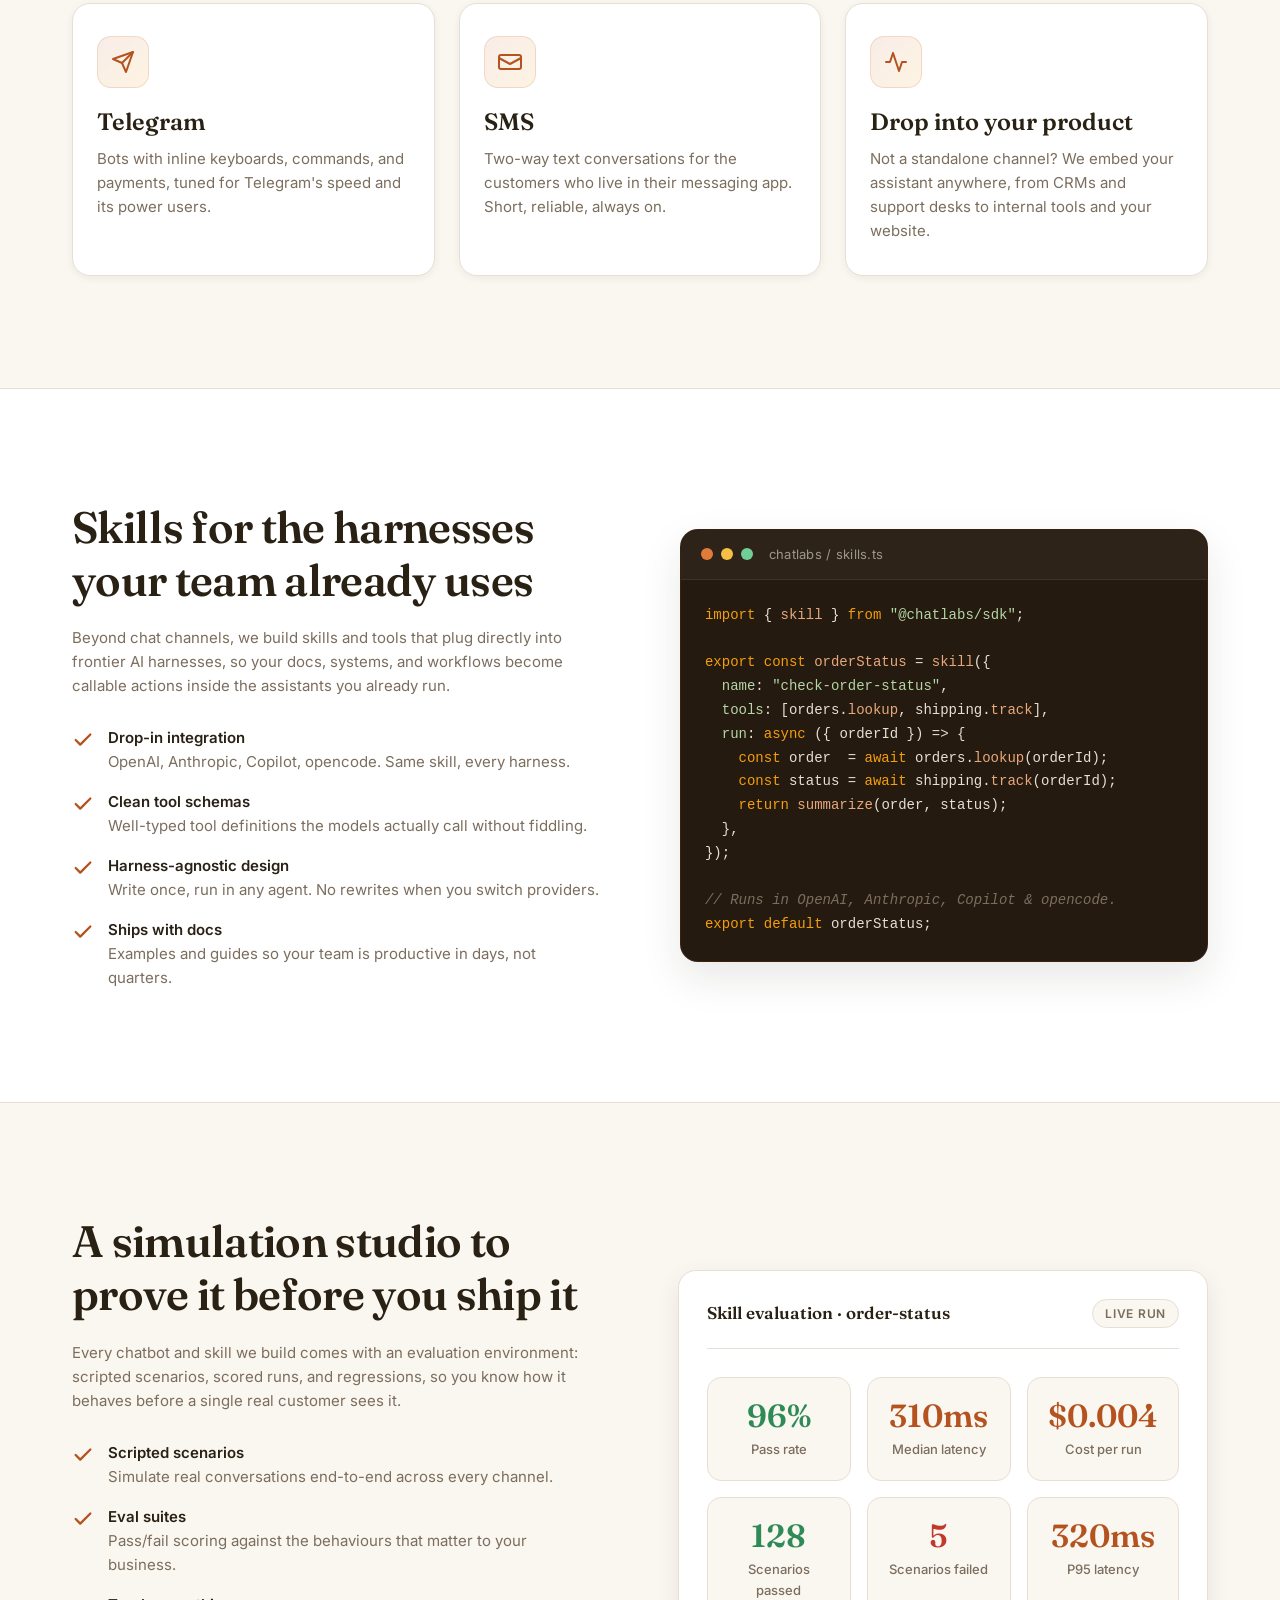
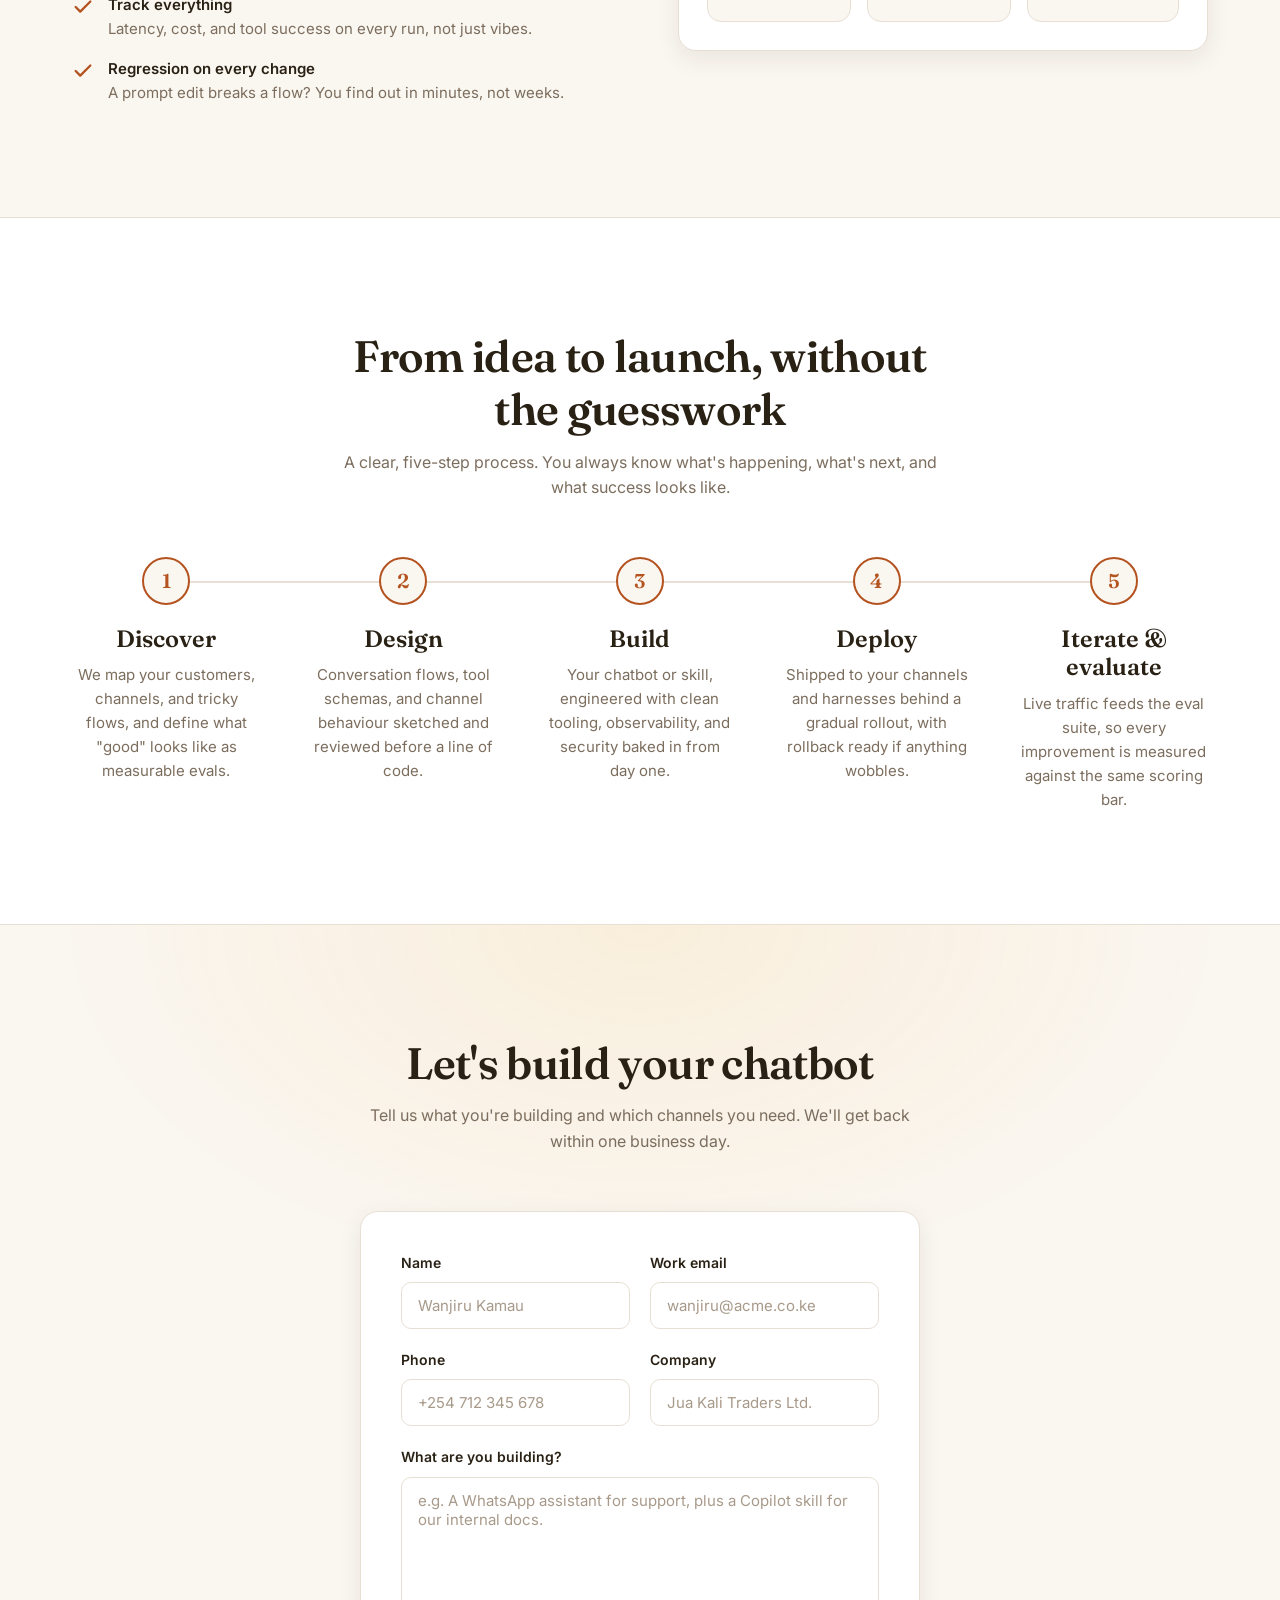
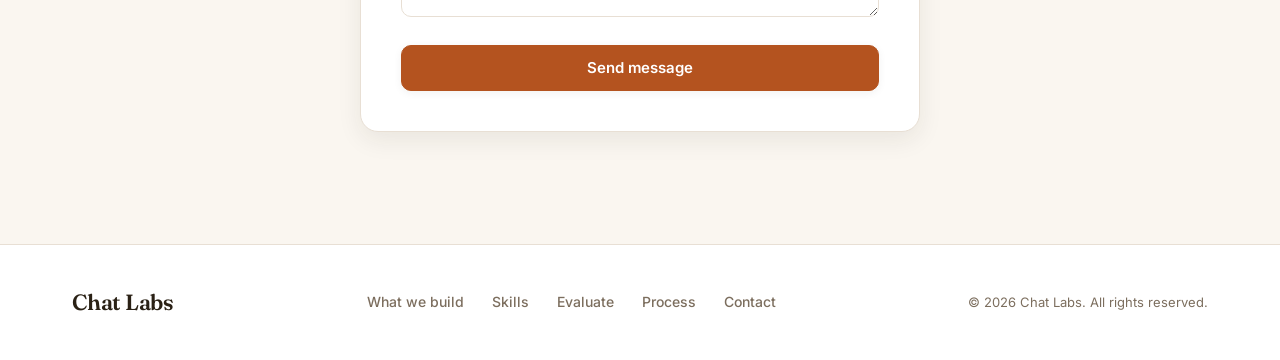
==== commit d4a309a8: "Use Kenyan placeholder defaults in contact form" ====
--- a/index.html
+++ b/index.html
@@ -345,21 +345,21 @@
           <div class="form-row">
             <div class="form-group">
               <label for="name">Name</label>
-              <input type="text" id="name" name="name" placeholder="Ada Lovelace" autocomplete="name" />
+              <input type="text" id="name" name="name" placeholder="Wanjiru Kamau" autocomplete="name" />
             </div>
             <div class="form-group">
               <label for="email">Work email</label>
-              <input type="email" id="email" name="email" placeholder="ada@company.com" autocomplete="email" />
+              <input type="email" id="email" name="email" placeholder="wanjiru@acme.co.ke" autocomplete="email" />
             </div>
           </div>
           <div class="form-row">
             <div class="form-group">
               <label for="phone">Phone</label>
-              <input type="tel" id="phone" name="phone" placeholder="+1 555 0100" autocomplete="tel" />
+              <input type="tel" id="phone" name="phone" placeholder="+254 712 345 678" autocomplete="tel" />
             </div>
             <div class="form-group">
               <label for="company">Company</label>
-              <input type="text" id="company" name="company" placeholder="Company, Inc." autocomplete="organization" />
+              <input type="text" id="company" name="company" placeholder="Jua Kali Traders Ltd." autocomplete="organization" />
             </div>
           </div>
           <div class="form-group">
